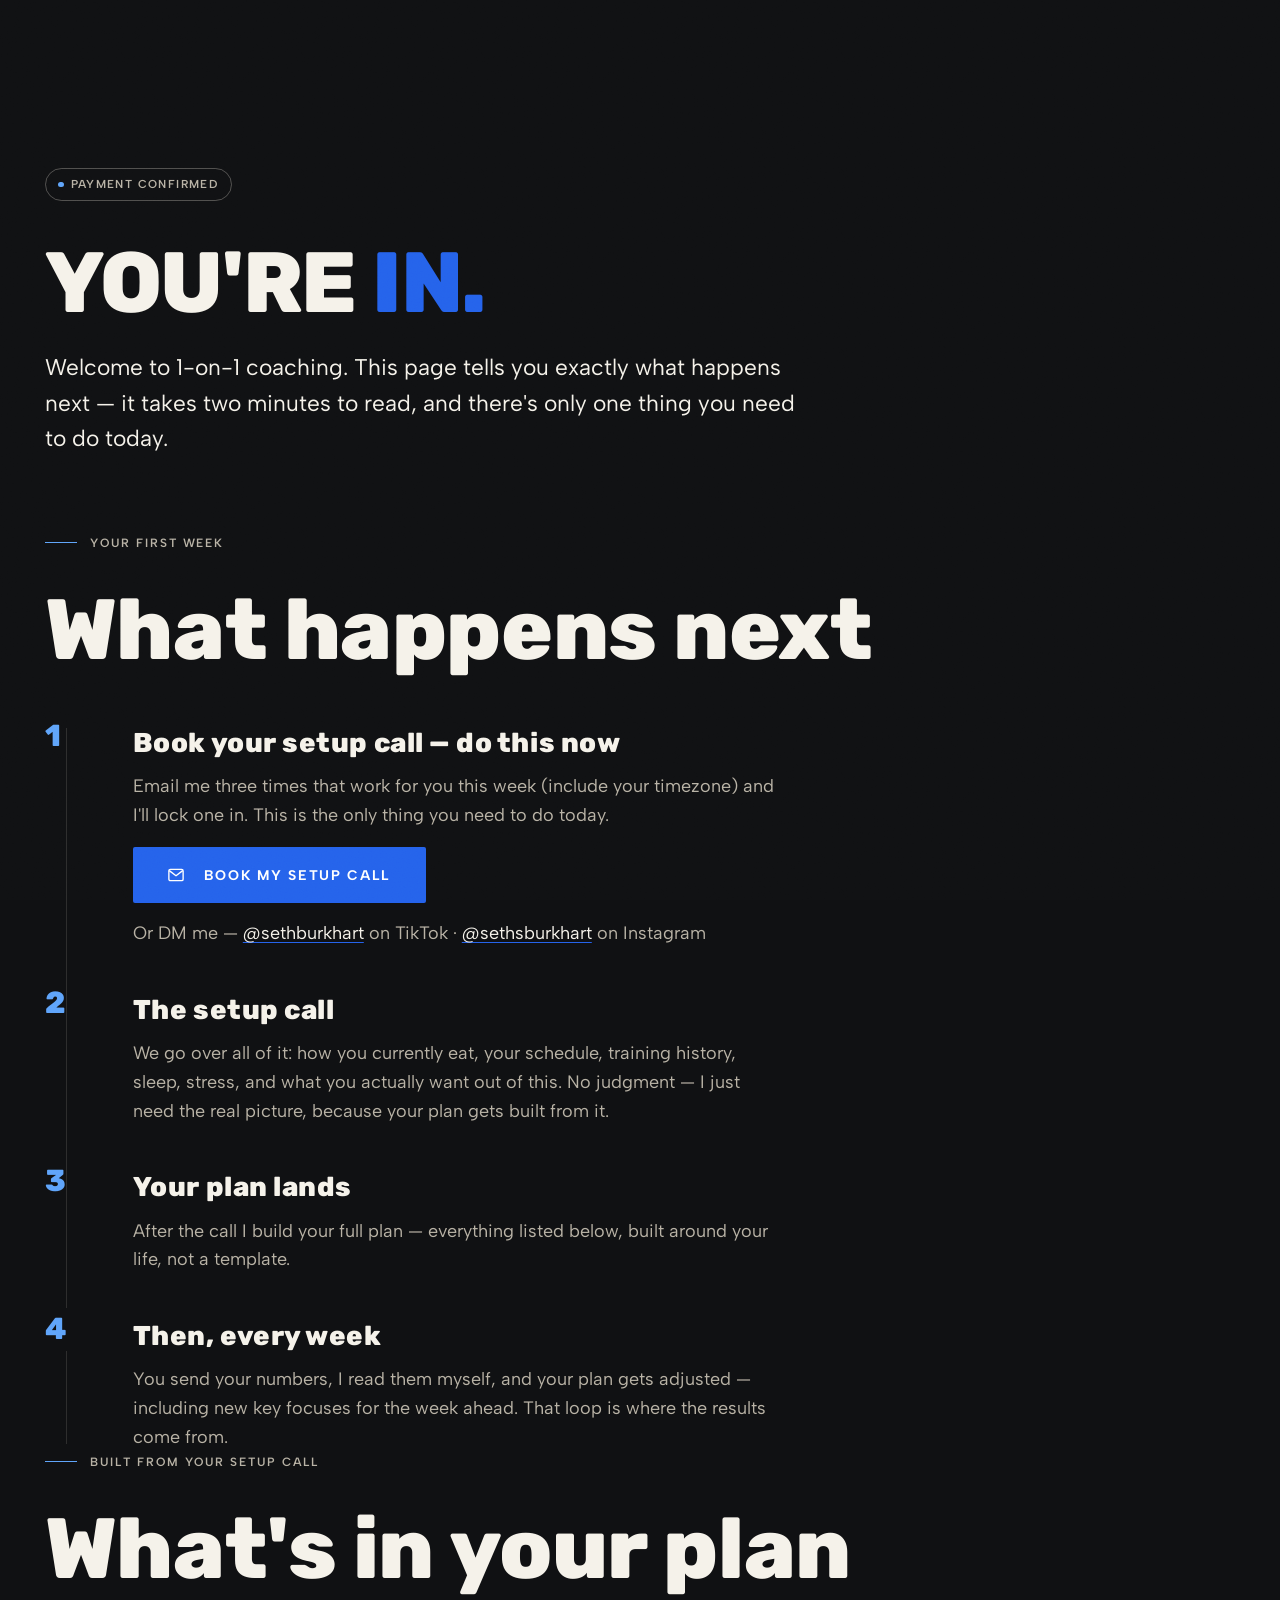
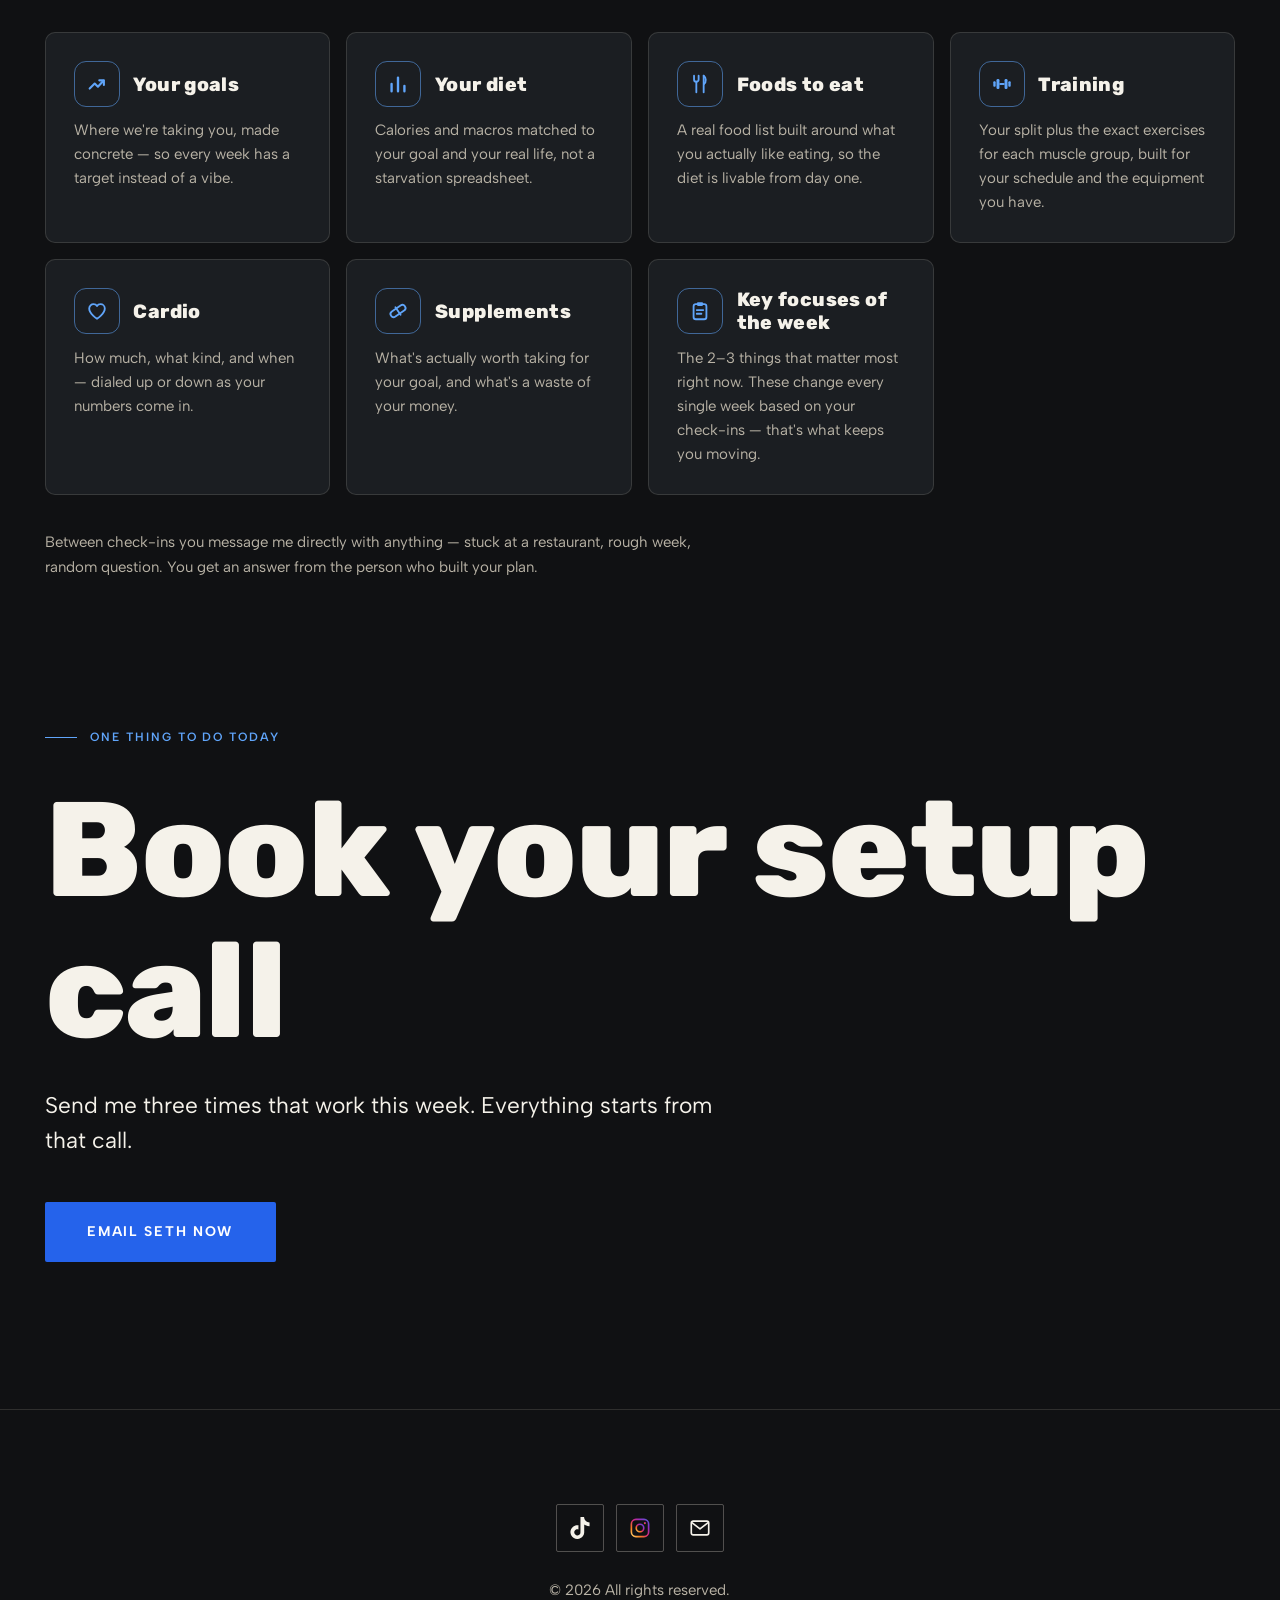
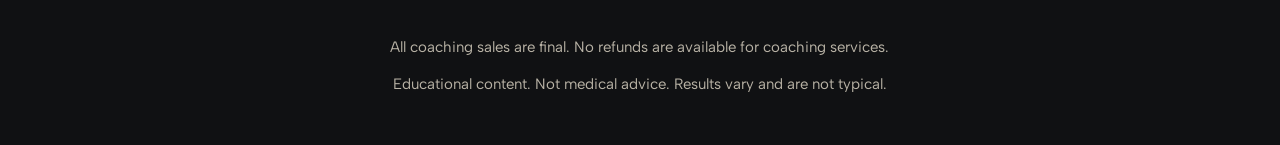
==== welcome/index.html @ 7b3d2d7f "Add post-purchase welcome page at /welcome Co-Authored-By: Claude Fable 5 <noreply@anthropic.com>" ====
<!DOCTYPE html>
<html lang="en">
<head>
  <meta charset="UTF-8">
  <meta name="viewport" content="width=device-width, initial-scale=1.0">
  <title>You're In · Seth Burkhart</title>
  <meta name="description" content="Welcome to 1-on-1 coaching with Seth Burkhart. Here's exactly what happens next.">
  <meta name="robots" content="noindex">
  <meta name="theme-color" content="#101113">

  <link rel="icon" href="data:image/svg+xml,%3Csvg xmlns='http://www.w3.org/2000/svg' viewBox='0 0 100 100'%3E%3Cdefs%3E%3ClinearGradient id='g' x1='0' y1='0' x2='0' y2='1'%3E%3Cstop offset='0' stop-color='%234E9CFF'/%3E%3Cstop offset='1' stop-color='%232563EB'/%3E%3C/linearGradient%3E%3C/defs%3E%3Crect width='100' height='100' rx='24' fill='url(%23g)'/%3E%3Ctext x='50' y='70' font-size='44' font-family='Arial Black,Arial,sans-serif' font-weight='900' fill='white' text-anchor='middle'%3ESB%3C/text%3E%3C/svg%3E">

  <link rel="preconnect" href="https://fonts.googleapis.com">
  <link rel="preconnect" href="https://fonts.gstatic.com" crossorigin>
  <link href="https://fonts.googleapis.com/css2?family=Rubik:wght@500;600;700;800&family=Albert+Sans:ital,wght@0,400;0,500;0,600;0,700;1,400&display=swap" rel="stylesheet">
  <link rel="stylesheet" href="../css/styles.css?v=2">

  <style>
    /* Page-specific: post-purchase welcome. Everything else comes from styles.css. */
    .welcome-hero {
      padding: clamp(7rem, 8vw + 4rem, 12rem) 0 clamp(4.5rem, 6vw, 7rem);
    }
    .welcome-title {
      font-family: var(--font-display);
      font-weight: 800;
      font-size: var(--display-1);
      line-height: 0.98;
      letter-spacing: -0.015em;
      text-transform: uppercase;
      color: var(--bone);
      margin: 1.4rem 0 1.6rem;
    }
    .welcome-title em { font-style: normal; color: var(--ember); }
    .welcome-hero .hero-sub { max-width: 34em; }
    .step-cta { margin-top: 1.1rem; display: flex; flex-wrap: wrap; align-items: center; gap: 1rem 1.4rem; }
    .step-alt { font-size: var(--text-sm); color: var(--bone-dim); }
    .step-alt a { color: var(--bone); text-decoration-color: var(--ember); text-underline-offset: 3px; }
    .plan-note { margin-top: 2.2rem; max-width: 44em; font-size: var(--text-sm); color: var(--bone-dim); }
  </style>
</head>
<body>

  <a class="skip-link" href="#main">Skip to content</a>

  <svg class="svg-defs" aria-hidden="true" focusable="false">
    <defs>
      <symbol id="icon-tiktok" viewBox="0 0 24 24">
        <path fill="currentColor" d="M12.53.02C13.84 0 15.14.01 16.44 0c.08 1.53.63 3.09 1.75 4.17 1.12 1.11 2.7 1.62 4.24 1.79v4.03c-1.44-.05-2.89-.35-4.2-.97-.57-.26-1.1-.59-1.62-.93-.01 2.92.01 5.84-.02 8.75-.08 1.4-.54 2.79-1.35 3.94-1.31 1.92-3.58 3.17-5.91 3.21-1.43.08-2.86-.31-4.08-1.03-2.02-1.19-3.44-3.37-3.65-5.71-.02-.5-.03-1-.01-1.49.18-1.9 1.12-3.72 2.58-4.96 1.66-1.44 3.98-2.13 6.15-1.72.02 1.48-.04 2.96-.04 4.44-.99-.32-2.15-.23-3.02.37-.63.41-1.11 1.04-1.36 1.75-.21.51-.15 1.07-.14 1.61.24 1.64 1.82 3.02 3.5 2.87 1.12-.01 2.19-.66 2.77-1.61.19-.33.4-.67.41-1.06.1-1.79.06-3.57.07-5.36.01-4.03-.01-8.05.02-12.07z"/>
      </symbol>
      <linearGradient id="ig-grad" x1="0" y1="1" x2="1" y2="0">
        <stop offset="0" stop-color="#FEDA75"/>
        <stop offset="0.25" stop-color="#FA7E1E"/>
        <stop offset="0.5" stop-color="#D62976"/>
        <stop offset="0.75" stop-color="#962FBF"/>
        <stop offset="1" stop-color="#4F5BD5"/>
      </linearGradient>
      <symbol id="icon-instagram-color" viewBox="0 0 24 24">
        <rect x="2.6" y="2.6" width="18.8" height="18.8" rx="5" fill="none" stroke="url(#ig-grad)" stroke-width="1.8"/>
        <circle cx="12" cy="12" r="4.1" fill="none" stroke="url(#ig-grad)" stroke-width="1.8"/>
        <circle cx="17.4" cy="6.6" r="1.2" fill="url(#ig-grad)"/>
      </symbol>
      <symbol id="icon-mail" viewBox="0 0 24 24">
        <rect x="2.5" y="4.5" width="19" height="15" rx="2" fill="none" stroke="currentColor" stroke-width="1.8"/>
        <path d="M3.5 6.5 12 13l8.5-6.5" fill="none" stroke="currentColor" stroke-width="1.8" stroke-linecap="round" stroke-linejoin="round"/>
      </symbol>
      <symbol id="ic-fork" viewBox="0 0 24 24">
        <path d="M5.5 3v4a2.5 2.5 0 0 0 5 0V3" fill="none" stroke="currentColor" stroke-width="2" stroke-linecap="round"/>
        <path d="M8 9.5V21" stroke="currentColor" stroke-width="2" stroke-linecap="round"/>
        <path d="M16 3v18" stroke="currentColor" stroke-width="2" stroke-linecap="round"/>
        <path d="M16 3c2.8 2 3.2 6.6.3 9.1" fill="none" stroke="currentColor" stroke-width="2" stroke-linecap="round"/>
      </symbol>
      <symbol id="ic-dumbbell" viewBox="0 0 24 24">
        <rect x="2.5" y="9" width="2.6" height="6" rx="1" fill="currentColor"/>
        <rect x="6" y="6.5" width="3.2" height="11" rx="1.3" fill="currentColor"/>
        <rect x="14.8" y="6.5" width="3.2" height="11" rx="1.3" fill="currentColor"/>
        <rect x="18.9" y="9" width="2.6" height="6" rx="1" fill="currentColor"/>
        <rect x="9" y="10.8" width="6" height="2.4" rx="1.2" fill="currentColor"/>
      </symbol>
      <symbol id="ic-clipboard" viewBox="0 0 24 24">
        <rect x="5" y="4.5" width="14" height="16.5" rx="2.5" fill="none" stroke="currentColor" stroke-width="2"/>
        <rect x="8.5" y="2.5" width="7" height="4" rx="1.5" fill="currentColor" stroke="none"/>
        <path d="M8.5 11h7M8.5 15h5" stroke="currentColor" stroke-width="2" stroke-linecap="round"/>
      </symbol>
      <symbol id="ic-chart" viewBox="0 0 24 24">
        <path d="M5 20V12M12 20V5M19 20v-6" stroke="currentColor" stroke-width="2.6" stroke-linecap="round"/>
      </symbol>
      <symbol id="ic-loop" viewBox="0 0 24 24">
        <path d="M19 12a7 7 0 1 1-2.05-4.95" fill="none" stroke="currentColor" stroke-width="2.2" stroke-linecap="round"/>
        <path d="M17.5 3v4.5H13" fill="none" stroke="currentColor" stroke-width="2.2" stroke-linecap="round" stroke-linejoin="round"/>
      </symbol>
      <symbol id="ic-trend" viewBox="0 0 24 24">
        <path d="M4 17l5.5-5.5 3.5 3.5L19 8.5" fill="none" stroke="currentColor" stroke-width="2.3" stroke-linecap="round" stroke-linejoin="round"/>
        <path d="M14.5 8h5v5" fill="none" stroke="currentColor" stroke-width="2.3" stroke-linecap="round" stroke-linejoin="round"/>
      </symbol>
      <symbol id="ic-heart" viewBox="0 0 24 24">
        <path d="M12 20.5S3.5 15.2 3.5 9.3C3.5 6.4 5.8 4.5 8.2 4.5c1.6 0 3 .8 3.8 2.1.8-1.3 2.2-2.1 3.8-2.1 2.4 0 4.7 1.9 4.7 4.8 0 5.9-8.5 11.2-8.5 11.2z" fill="none" stroke="currentColor" stroke-width="2" stroke-linejoin="round"/>
      </symbol>
      <symbol id="ic-pill" viewBox="0 0 24 24">
        <rect x="2.8" y="8.6" width="18.4" height="6.8" rx="3.4" fill="none" stroke="currentColor" stroke-width="2" transform="rotate(-35 12 12)"/>
        <path d="M9.2 7.9l5.6 8.2" stroke="currentColor" stroke-width="2" stroke-linecap="round"/>
      </symbol>
    </defs>
  </svg>

  <main id="main">

    <!-- ============ HERO ============ -->
    <section class="welcome-hero">
      <div class="container">
        <p class="hero-badge"><span class="dot" aria-hidden="true"></span>Payment confirmed</p>
        <h1 class="welcome-title">You're <em>in.</em></h1>
        <p class="hero-sub">Welcome to 1-on-1 coaching. This page tells you exactly what happens next — it takes two minutes to read, and there's only one thing you need to do today.</p>
      </div>
    </section>

    <!-- ============ WHAT HAPPENS NEXT ============ -->
    <section class="sec light" id="next">
      <div class="container">
        <header class="sec-head">
          <p class="kicker"><span class="kicker-bar" aria-hidden="true"></span>Your first week</p>
          <h2 class="sec-title">What happens next</h2>
        </header>
        <ol class="timeline">
          <li class="tl-item">
            <span class="tl-num" aria-hidden="true">1</span>
            <div class="tl-body">
              <h3>Book your setup call — do this now</h3>
              <p>Email me three times that work for you this week (include your timezone) and I'll lock one in. This is the only thing you need to do today.</p>
              <div class="step-cta">
                <a class="btn btn-primary" href="mailto:sethburkhartssb@gmail.com?subject=New%20client%20%E2%80%94%20setup%20call&body=Hey%20Seth%2C%20just%20signed%20up.%20Here%20are%20three%20times%20that%20work%20for%20my%20setup%20call%20(my%20timezone%3A%20___)%3A%0A%0A1.%0A2.%0A3.%0A%0AName%3A%20">
                  <svg width="18" height="18" aria-hidden="true" style="margin-right:.55rem"><use href="#icon-mail"/></svg>Book my setup call
                </a>
                <p class="step-alt">Or DM me — <a href="https://www.tiktok.com/@sethburkhart" target="_blank" rel="noopener">@sethburkhart</a> on TikTok · <a href="https://instagram.com/sethsburkhart" target="_blank" rel="noopener">@sethsburkhart</a> on Instagram</p>
              </div>
            </div>
          </li>
          <li class="tl-item">
            <span class="tl-num" aria-hidden="true">2</span>
            <div class="tl-body">
              <h3>The setup call</h3>
              <p>We go over all of it: how you currently eat, your schedule, training history, sleep, stress, and what you actually want out of this. No judgment — I just need the real picture, because your plan gets built from it.</p>
            </div>
          </li>
          <li class="tl-item">
            <span class="tl-num" aria-hidden="true">3</span>
            <div class="tl-body">
              <h3>Your plan lands</h3>
              <p>After the call I build your full plan — everything listed below, built around your life, not a template.</p>
            </div>
          </li>
          <li class="tl-item">
            <span class="tl-num" aria-hidden="true">4</span>
            <div class="tl-body">
              <h3>Then, every week</h3>
              <p>You send your numbers, I read them myself, and your plan gets adjusted — including new key focuses for the week ahead. That loop is where the results come from.</p>
            </div>
          </li>
        </ol>
      </div>
    </section>

    <!-- ============ WHAT'S IN YOUR PLAN ============ -->
    <section class="sec light" id="plan">
      <div class="container">
        <header class="sec-head">
          <p class="kicker"><span class="kicker-bar" aria-hidden="true"></span>Built from your setup call</p>
          <h2 class="sec-title">What's in your plan</h2>
        </header>
        <div class="get-grid">
          <div class="get-card">
            <div class="get-head">
              <span class="qa-ic qa-ic-1 qa-ic--sm" aria-hidden="true"><svg width="22" height="22"><use href="#ic-trend"/></svg></span>
              <h3>Your goals</h3>
            </div>
            <p>Where we're taking you, made concrete — so every week has a target instead of a vibe.</p>
          </div>
          <div class="get-card">
            <div class="get-head">
              <span class="qa-ic qa-ic-2 qa-ic--sm" aria-hidden="true"><svg width="22" height="22"><use href="#ic-chart"/></svg></span>
              <h3>Your diet</h3>
            </div>
            <p>Calories and macros matched to your goal and your real life, not a starvation spreadsheet.</p>
          </div>
          <div class="get-card">
            <div class="get-head">
              <span class="qa-ic qa-ic-3 qa-ic--sm" aria-hidden="true"><svg width="22" height="22"><use href="#ic-fork"/></svg></span>
              <h3>Foods to eat</h3>
            </div>
            <p>A real food list built around what you actually like eating, so the diet is livable from day one.</p>
          </div>
          <div class="get-card">
            <div class="get-head">
              <span class="qa-ic qa-ic-4 qa-ic--sm" aria-hidden="true"><svg width="22" height="22"><use href="#ic-dumbbell"/></svg></span>
              <h3>Training</h3>
            </div>
            <p>Your split plus the exact exercises for each muscle group, built for your schedule and the equipment you have.</p>
          </div>
          <div class="get-card">
            <div class="get-head">
              <span class="qa-ic qa-ic-5 qa-ic--sm" aria-hidden="true"><svg width="22" height="22"><use href="#ic-heart"/></svg></span>
              <h3>Cardio</h3>
            </div>
            <p>How much, what kind, and when — dialed up or down as your numbers come in.</p>
          </div>
          <div class="get-card">
            <div class="get-head">
              <span class="qa-ic qa-ic-1 qa-ic--sm" aria-hidden="true"><svg width="22" height="22"><use href="#ic-pill"/></svg></span>
              <h3>Supplements</h3>
            </div>
            <p>What's actually worth taking for your goal, and what's a waste of your money.</p>
          </div>
          <div class="get-card">
            <div class="get-head">
              <span class="qa-ic qa-ic-2 qa-ic--sm" aria-hidden="true"><svg width="22" height="22"><use href="#ic-clipboard"/></svg></span>
              <h3>Key focuses of the week</h3>
            </div>
            <p>The 2–3 things that matter most right now. These change every single week based on your check-ins — that's what keeps you moving.</p>
          </div>
        </div>
        <p class="plan-note">Between check-ins you message me directly with anything — stuck at a restaurant, rough week, random question. You get an answer from the person who built your plan.</p>
      </div>
    </section>

    <!-- ============ BOTTOM CTA ============ -->
    <section class="apply-band">
      <div class="container band-inner">
        <p class="kicker"><span class="kicker-bar" aria-hidden="true"></span>One thing to do today</p>
        <h2 class="band-title">Book your setup call</h2>
        <p class="band-sub">Send me three times that work this week. Everything starts from that call.</p>
        <div class="band-cta">
          <a class="btn btn-primary btn-lg" href="mailto:sethburkhartssb@gmail.com?subject=New%20client%20%E2%80%94%20setup%20call&body=Hey%20Seth%2C%20just%20signed%20up.%20Here%20are%20three%20times%20that%20work%20for%20my%20setup%20call%20(my%20timezone%3A%20___)%3A%0A%0A1.%0A2.%0A3.%0A%0AName%3A%20">Email Seth now</a>
        </div>
      </div>
    </section>

  </main>

  <!-- ============ FOOTER ============ -->
  <footer class="site-footer">
    <div class="container footer-stack">
      <div class="footer-socials">
        <a class="social-btn" href="https://www.tiktok.com/@sethburkhart" target="_blank" rel="noopener" aria-label="Seth on TikTok">
          <svg class="icon" width="22" height="22" aria-hidden="true"><use href="#icon-tiktok"/></svg>
        </a>
        <a class="social-btn" href="https://instagram.com/sethsburkhart" target="_blank" rel="noopener" aria-label="Seth on Instagram">
          <svg class="icon" width="22" height="22" aria-hidden="true"><use href="#icon-instagram-color"/></svg>
        </a>
        <a class="social-btn" href="mailto:sethburkhartssb@gmail.com" aria-label="Email Seth">
          <svg class="icon" width="22" height="22" aria-hidden="true"><use href="#icon-mail"/></svg>
        </a>
      </div>
      <p class="footer-copy">© 2026 All rights reserved.</p>
      <div class="footer-fine">
        <p>All coaching sales are final. No refunds are available for coaching services.</p>
        <p>Educational content. Not medical advice. Results vary and are not typical.</p>
      </div>
    </div>
  </footer>

</body>
</html>
---- css/styles.css ----
/* ==========================================================================
   AFTER DARK - full-bleed dark cinema for Seth Burkhart
   Palette: near-black #0E0F10 · bone #E6E1D6 · blue #2563eb
   Type: Anton (display) + Albert Sans (body)
   ========================================================================== */

/* ---------- Tokens ---------- */
:root {
  --black: #101113;
  --black-2: #16181B;
  --panel: #1B1E22;
  --field: #191B1F;
  --bone: #F5F2EA;
  --bone-dim: #B9B3A6;
  --ember: #2563eb;
  --ember-hot: #1D4ED8;
  --blue-bright: #60A5FA;
  --paper: #F7F5F0;
  --card: #FFFFFF;
  --ink: #14161A;
  --ink-muted: #545B64;
  --line-ink: rgba(20, 22, 26, 0.14);
  --line: rgba(230, 225, 214, 0.14);
  --line-strong: rgba(230, 225, 214, 0.3);

  --font-display: "Rubik", "Helvetica Neue", sans-serif;
  --font-body: "Albert Sans", "Helvetica Neue", sans-serif;

  /* Fluid type scale (~1.2 -> ~1.333) */
  --text-micro: 0.75rem;
  --text-sm: clamp(0.875rem, 0.85rem + 0.15vw, 0.9375rem);
  --text-body: clamp(1rem, 0.95rem + 0.25vw, 1.125rem);
  --text-lg: clamp(1.125rem, 1.02rem + 0.5vw, 1.4375rem);
  --display-hero: clamp(3.25rem, 9.5vw, 8.25rem);
  --display-1: clamp(2.5rem, 1.5rem + 4.8vw, 5.75rem);
  --display-2: clamp(1.375rem, 1.2rem + 0.9vw, 2rem);
  --display-stat: clamp(2.5rem, 1.8rem + 3vw, 4.25rem);

  /* Space scale - section rhythm varies on purpose */
  --sp-sect: clamp(6.5rem, 5rem + 9vw, 13rem);
  --sp-sect-tight: clamp(3.5rem, 3rem + 3vw, 5.5rem);
  --sp-head: clamp(2.75rem, 2rem + 4vw, 5.5rem);

  --grain: url("data:image/svg+xml,%3Csvg xmlns='http://www.w3.org/2000/svg' width='180' height='180'%3E%3Cfilter id='g'%3E%3CfeTurbulence type='fractalNoise' baseFrequency='0.8' numOctaves='2' stitchTiles='stitch'/%3E%3CfeColorMatrix type='saturate' values='0'/%3E%3C/filter%3E%3Crect width='180' height='180' filter='url(%23g)'/%3E%3C/svg%3E");
}

/* ---------- Reset ---------- */
*, *::before, *::after { box-sizing: border-box; }
* { margin: 0; }
html {
  scroll-behavior: smooth;
  overflow-x: clip;
  background: var(--black);
  overscroll-behavior-y: none;
}
body {
  background: var(--black);
  color: var(--bone);
  font-family: var(--font-body);
  font-size: var(--text-body);
  line-height: 1.7;
  -webkit-font-smoothing: antialiased;
  overflow-x: clip;
}
img { max-width: 100%; display: block; }
button { font: inherit; }

/* Film grain over everything */
body::after {
  content: "";
  position: fixed;
  inset: 0;
  background-image: var(--grain);
  background-size: 180px 180px;
  opacity: 0.055;
  mix-blend-mode: overlay;
  pointer-events: none;
  z-index: 2000;
}

::selection { background: var(--ember); color: var(--black); }

:focus-visible {
  outline: 2px solid var(--ember);
  outline-offset: 3px;
}

.svg-defs { position: absolute; width: 0; height: 0; overflow: hidden; }

.skip-link {
  position: fixed;
  top: -100%;
  left: 1rem;
  z-index: 3000;
  padding: 0.9rem 1.4rem;
  background: var(--ember);
  color: var(--black);
  font-weight: 700;
  text-decoration: none;
}
.skip-link:focus-visible { top: 1rem; }

/* ---------- Layout primitives ---------- */
.container {
  width: min(1400px, 100% - clamp(2.5rem, 7vw, 6.5rem));
  margin-inline: auto;
}

/* ---------- Editorial furniture ---------- */
.kicker {
  display: flex;
  align-items: center;
  gap: 0.85rem;
  font-size: var(--text-micro);
  font-weight: 600;
  letter-spacing: 0.16em;
  text-transform: uppercase;
  color: var(--blue-bright);
}
.kicker-bar {
  width: 2rem;
  height: 1px;
  background: var(--blue-bright);
  flex: none;
}
.kicker-dark { color: var(--black); }
.kicker-dark .kicker-bar { background: var(--black); }

h1, h2, h3 { font-weight: 800; }

.sec-title {
  font-family: var(--font-display);
  font-size: var(--display-1);
  line-height: 1.05;
  letter-spacing: -0.005em;
  text-transform: none;
  color: var(--bone);
  max-width: 14em;
  margin-top: clamp(1.25rem, 2.5vw, 2rem);
}
.sec-sub {
  max-width: 34em;
  margin-top: clamp(1.25rem, 2vw, 1.75rem);
  color: var(--bone-dim);
  font-size: var(--text-lg);
  line-height: 1.6;
}
.sec-head { position: relative; z-index: 1; }

/* Ghost section numerals - pseudo-element so they stay pure decoration */
.sec {
  position: relative;
  overflow: clip;
  background: var(--black);
}
.sec[data-num]::before {
  content: attr(data-num);
  position: absolute;
  top: clamp(0.5rem, 2vw, 2rem);
  right: -0.04em;
  font-family: var(--font-display);
  font-size: clamp(9rem, 24vw, 22rem);
  line-height: 0.8;
  color: transparent;
  -webkit-text-stroke: 1.5px rgba(245, 242, 234, 0.09);
  pointer-events: none;
  z-index: 0;
}
.sec-get[data-num]::before, .sec-steps[data-num]::before { right: auto; left: -0.04em; opacity: 0.85; }
.sec-about[data-num]::before { top: auto; bottom: clamp(0.5rem, 2vw, 2rem); }
/* At phone widths the bottom-anchored 04 collides with 05 at the section seam */
@media (max-width: 480px) {
  .sec-about[data-num]::before { top: clamp(0.5rem, 2vw, 2rem); bottom: auto; }
}

/* ---------- Buttons ---------- */
.btn {
  display: inline-flex;
  align-items: center;
  justify-content: center;
  gap: 0.6rem;
  min-height: 56px;
  padding: 0.5rem 2.1rem;
  font-family: var(--font-body);
  font-size: 0.875rem;
  font-weight: 700;
  letter-spacing: 0.12em;
  text-transform: uppercase;
  text-decoration: none;
  color: var(--bone);
  background: transparent;
  border: 1px solid transparent;
  border-radius: 2px;
  cursor: pointer;
  transition: background-color 0.18s ease-out, border-color 0.18s ease-out,
    color 0.18s ease-out, transform 0.18s ease-out;
}
.btn:active { transform: scale(0.97); }
.btn-primary { background: var(--ember); color: #fff; }
.btn-primary:hover { background: var(--ember-hot); }
.btn-ghost { border-color: var(--line-strong); color: var(--bone); }
.btn-ghost:hover { border-color: var(--bone); background: rgba(230, 225, 214, 0.06); }
.btn-dark { background: var(--black); color: var(--bone); }
.btn-dark:hover { background: var(--black-2); }
.btn-sm { min-height: 44px; padding: 0.25rem 1.4rem; }
.btn-lg { min-height: 60px; padding: 0.5rem 2.6rem; }
.btn-block { width: 100%; }
.btn[aria-disabled="true"] {
  background: transparent;
  border: 1px solid var(--line-strong);
  color: var(--bone-dim);
  opacity: 0.75;
  cursor: not-allowed;
}

/* ---------- Header ---------- */
.site-header {
  position: fixed;
  top: 0;
  left: 0;
  right: 0;
  z-index: 100;
  transition: background-color 0.25s ease-out, border-color 0.25s ease-out;
  border-bottom: 1px solid transparent;
}
.site-header.is-scrolled {
  background: rgba(16, 17, 19, 0.82);
  backdrop-filter: blur(12px);
  -webkit-backdrop-filter: blur(12px);
  border-bottom-color: var(--line);
}
.header-inner {
  width: min(1400px, 100% - clamp(2.5rem, 7vw, 6.5rem));
  margin-inline: auto;
  display: flex;
  align-items: center;
  justify-content: flex-end;
  padding-block: 0.9rem;
}
.brand {
  display: inline-flex;
  align-items: center;
  gap: 0.7rem;
  min-height: 44px;
  font-family: var(--font-display);
  font-size: 1.2rem;
  letter-spacing: 0.04em;
  text-transform: none;
  color: var(--bone);
  text-decoration: none;
}
.keep-case { text-transform: none; }
.brand-mark {
  width: 0.7rem;
  height: 0.7rem;
  background: var(--ember);
  flex: none;
}

/* ---------- Hero ---------- */
.hero {
  position: relative;
  display: flex;
  align-items: flex-start;
  background: var(--black);
  overflow: clip;
}
.hero-media {
  position: absolute;
  inset: 0;
  background: var(--black);
  isolation: isolate;
}
.hero-media img {
  width: 100%;
  height: 100%;
  object-fit: cover;
  object-position: 35% 28%;
  filter: saturate(1.06) contrast(1.05) brightness(1.02);
  /* mirrored so the coach reads right-of-center, under the open field */
  transform: scale(-1.05, 1.05);
  animation: hero-settle 2.4s cubic-bezier(0.22, 1, 0.36, 1) forwards;
}
.hero-scrim {
  position: absolute;
  inset: 0;
  background:
    linear-gradient(to top, rgba(16, 17, 19, 0.95) 3%, rgba(16, 17, 19, 0.5) 34%, rgba(16, 17, 19, 0.12) 62%, rgba(16, 17, 19, 0.4) 100%),
    linear-gradient(100deg, rgba(16, 17, 19, 0.78) 8%, rgba(16, 17, 19, 0.22) 52%, rgba(16, 17, 19, 0) 78%);
}
@keyframes hero-settle {
  to { transform: scale(-1, 1); }
}
.hero-inner {
  position: relative;
  z-index: 1;
  padding-top: clamp(5.5rem, 9vh, 7rem);
  padding-bottom: clamp(2.5rem, 6vh, 4.5rem);
}
.hero-title {
  margin-top: clamp(1.1rem, 2.5vh, 2rem);
  font-family: var(--font-display);
  font-size: var(--display-hero);
  line-height: 1.04;
  letter-spacing: -0.005em;
  color: var(--bone);
  max-width: 9.5em;
}
.hero-title .w {
  display: inline-block;
  overflow: hidden;
  vertical-align: bottom;
  padding-bottom: 0.04em;
  margin-bottom: -0.04em;
}
.hero-title .w > span {
  display: inline-block;
  transform: translateY(112%);
  animation: word-up 0.85s cubic-bezier(0.22, 1, 0.36, 1) forwards;
  animation-delay: calc(180ms + var(--i) * 95ms);
}
.hero-title .w-ember > span { color: var(--blue-bright); }
@keyframes word-up {
  to { transform: translateY(0); }
}
.hero-foot {
  display: grid;
  grid-template-columns: minmax(0, 6fr) minmax(0, 4fr);
  gap: clamp(2rem, 4vw, 4rem);
  align-items: end;
  margin-top: clamp(1.75rem, 4vh, 3rem);
}
.hero-sub {
  max-width: 30em;
  font-size: var(--text-lg);
  line-height: 1.55;
  color: var(--bone);
}
.hero-ctas {
  display: flex;
  flex-wrap: wrap;
  gap: 0.9rem;
  margin-top: clamp(1.5rem, 3vh, 2.25rem);
}
.hero-meta {
  display: grid;
  gap: 0.9rem;
  justify-self: end;
  border-left: 1px solid var(--line);
  padding-left: clamp(1.25rem, 2vw, 2rem);
  min-width: 15rem;
}
.hero-meta dt {
  font-size: var(--text-micro);
  font-weight: 600;
  letter-spacing: 0.14em;
  text-transform: uppercase;
  color: var(--bone-dim);
}
.hero-meta dd {
  margin: 0.1rem 0 0;
  font-size: var(--text-sm);
  font-weight: 600;
  color: var(--bone);
}
.hero-side {
  position: absolute;
  z-index: 1;
  top: 50%;
  right: clamp(1rem, 2.2vw, 2.4rem);
  transform: translateY(-50%) rotate(180deg);
  writing-mode: vertical-rl;
  font-size: var(--text-micro);
  font-weight: 600;
  letter-spacing: 0.3em;
  text-transform: uppercase;
  color: var(--bone-dim);
}

/* ---------- Stat strip ---------- */
.stats {
  background: var(--black);
  border-top: 1px solid var(--line);
  border-bottom: 1px solid var(--line);
  padding-block: var(--sp-sect-tight);
}
.stats-grid {
  display: grid;
  grid-template-columns: minmax(0, 3fr) minmax(0, 9fr);
  gap: clamp(1.5rem, 3vw, 3rem);
  align-items: start;
}
.stats-note {
  font-size: var(--text-micro);
  font-weight: 600;
  letter-spacing: 0.16em;
  text-transform: uppercase;
  color: var(--ember);
  line-height: 1.9;
}
.stats-list {
  display: grid;
  grid-template-columns: repeat(4, minmax(0, 1fr));
}
.stat {
  display: flex;
  flex-direction: column;
  padding-inline: clamp(1rem, 2vw, 2rem);
  border-left: 1px solid var(--line);
}
/* dt comes first in source for conforming <dl> markup; number still renders on top */
.stat dd { order: 1; }
.stat dt { order: 2; }
.stat dd {
  margin: 0;
  font-family: var(--font-display);
  font-size: var(--display-stat);
  line-height: 1;
  letter-spacing: -0.005em;
  font-variant-numeric: tabular-nums;
  color: var(--bone);
}
.stat dt {
  margin-top: 0.5rem;
  font-size: var(--text-micro);
  font-weight: 600;
  letter-spacing: 0.14em;
  text-transform: uppercase;
  color: var(--bone-dim);
}
.stats-fine {
  margin-top: clamp(1.75rem, 3vw, 2.5rem);
  max-width: 44em;
  font-size: var(--text-sm);
  color: var(--bone-dim);
}

/* ---------- 01 Why ---------- */
.sec-why { padding-block: var(--sp-sect) var(--sp-sect); }
.why-list {
  list-style: none;
  padding: 0;
  margin-top: var(--sp-head);
  display: grid;
  gap: 0;
  position: relative;
  z-index: 1;
}
.why-item {
  display: grid;
  grid-template-columns: minmax(0, 4fr) minmax(0, 8fr);
  gap: clamp(1rem, 3vw, 3rem);
  padding-block: clamp(1.75rem, 3.5vw, 3rem);
  border-top: 1px solid var(--line);
}
.why-item:last-child { border-bottom: 1px solid var(--line); }
.why-num {
  font-family: var(--font-display);
  font-size: clamp(2.5rem, 2rem + 2.5vw, 4.5rem);
  line-height: 1;
  color: var(--ember);
  justify-self: start;
}
.why-body h3 {
  font-family: var(--font-display);
  font-size: var(--display-2);
  letter-spacing: 0.01em;
  line-height: 1.1;
  color: var(--bone);
}
.why-body p {
  margin-top: 0.9rem;
  max-width: 34em;
  color: var(--bone-dim);
}
.why-pull {
  margin-top: var(--sp-head);
  margin-left: auto;
  max-width: 16em;
  font-family: var(--font-body);
  font-style: italic;
  font-weight: 500;
  font-size: clamp(1.4rem, 1.15rem + 1.4vw, 2.35rem);
  line-height: 1.35;
  color: var(--bone);
  text-align: right;
  position: relative;
  z-index: 1;
}

/* ---------- 02 Method ---------- */
.sec-method { padding-block: var(--sp-sect); background: var(--black-2); }
.sec-method .sec-head { margin-left: auto; max-width: 44rem; }
.method-rows {
  margin-top: var(--sp-head);
  position: relative;
  z-index: 1;
}
.method-row {
  display: grid;
  grid-template-columns: minmax(0, 4fr) minmax(0, 8fr);
  gap: clamp(1rem, 3vw, 3rem);
  align-items: baseline;
  padding-block: clamp(2rem, 4vw, 3.5rem);
  border-top: 1px solid var(--line);
}
.method-row:last-child { border-bottom: 1px solid var(--line); }
.method-when {
  font-family: var(--font-display);
  font-size: clamp(1.5rem, 1.2rem + 1.8vw, 3rem);
  line-height: 1;
  letter-spacing: 0.01em;
  color: var(--bone);
}
.method-body h3 {
  font-size: var(--text-micro);
  font-weight: 600;
  letter-spacing: 0.16em;
  text-transform: uppercase;
  color: var(--ember);
}
.method-body p {
  margin-top: 0.8rem;
  max-width: 36em;
  color: var(--bone-dim);
  font-size: var(--text-lg);
  line-height: 1.6;
}

/* ---------- 03 Honest ---------- */
.sec-honest { padding-block: var(--sp-sect) var(--sp-sect-tight); }
.honest-rows {
  margin-top: var(--sp-head);
  margin-left: auto;
  width: min(100%, 58rem);
  position: relative;
  z-index: 1;
}
.honest-row {
  display: grid;
  grid-template-columns: minmax(0, 5fr) minmax(0, 7fr);
  gap: clamp(1rem, 2.5vw, 2.5rem);
  padding-block: clamp(1.75rem, 3vw, 2.75rem);
  border-top: 1px solid var(--line);
}
.honest-row:last-child { border-bottom: 1px solid var(--line); }
.honest-row h3 {
  font-family: var(--font-display);
  font-size: var(--display-2);
  line-height: 1.1;
  letter-spacing: 0.01em;
  color: var(--bone);
}
.honest-row p { color: var(--bone-dim); }

/* ---------- Proof (gated) ---------- */
.sec-proof { padding-block: var(--sp-sect); background: var(--black-2); }
.cs-list { margin-top: var(--sp-head); display: grid; gap: clamp(2rem, 4vw, 3.5rem); }
.case-study {
  display: grid;
  grid-template-columns: minmax(0, 4fr) minmax(0, 8fr);
  gap: clamp(1.5rem, 3vw, 3rem);
  padding: clamp(1.75rem, 3vw, 3rem);
  border: 1px solid var(--line);
  background: var(--black);
}
.cs-monogram {
  display: grid;
  place-items: center;
  aspect-ratio: 1;
  max-width: 16rem;
  font-family: var(--font-display);
  font-size: clamp(3rem, 6vw, 5rem);
  color: var(--ember);
  border: 1px solid var(--line);
}
.ba-pair { display: grid; grid-template-columns: 1fr 1fr; gap: 0.75rem; }
.ba-fig { margin: 0; }
.ba-fig img { width: 100%; height: auto; filter: grayscale(1) contrast(1.05); }
.ba-label {
  margin-top: 0.5rem;
  font-size: var(--text-micro);
  font-weight: 600;
  letter-spacing: 0.14em;
  text-transform: uppercase;
  color: var(--bone-dim);
}
.ba-label-after { color: var(--ember); }
.sample-flag {
  display: inline-block;
  margin-bottom: 1rem;
  padding: 0.35rem 0.7rem;
  font-size: var(--text-micro);
  font-weight: 600;
  letter-spacing: 0.1em;
  text-transform: uppercase;
  color: var(--black);
  background: var(--ember);
}
.cs-name {
  font-size: var(--text-sm);
  font-weight: 700;
  letter-spacing: 0.08em;
  text-transform: uppercase;
  color: var(--bone);
}
.cs-time { margin-left: 0.9rem; color: var(--bone-dim); font-weight: 500; }
.cs-headline {
  margin-top: 0.75rem;
  font-family: var(--font-display);
  font-size: var(--display-2);
  line-height: 1.1;
  color: var(--bone);
}
.cs-stats { display: flex; flex-wrap: wrap; gap: 2rem; margin-top: 1.25rem; }
.cs-stat b {
  display: block;
  font-family: var(--font-display);
  font-weight: 400;
  font-size: clamp(1.5rem, 2.5vw, 2.25rem);
  color: var(--ember);
  font-variant-numeric: tabular-nums;
}
.cs-stat span {
  font-size: var(--text-micro);
  font-weight: 600;
  letter-spacing: 0.12em;
  text-transform: uppercase;
  color: var(--bone-dim);
}
.cs-story { margin-top: 1.25rem; max-width: 38em; }
.cs-story p { margin-top: 0.8rem; color: var(--bone-dim); }
.cs-quote {
  margin: 1.5rem 0 0;
  padding-left: 1.25rem;
  border-left: 2px solid var(--ember);
  font-size: var(--text-lg);
  font-style: italic;
  color: var(--bone);
}

/* ---------- 04 About ---------- */
.sec-about { padding-block: var(--sp-sect); }
.about-grid {
  display: grid;
  grid-template-columns: 1fr;
  align-items: center;
  position: relative;
  z-index: 1;
}
.about-photo {
  margin: 0;
  margin-left: calc((100vw - min(1400px, 100vw - clamp(2.5rem, 7vw, 6.5rem))) / -2); /* edge bleed left */
}
.photo-frame { position: relative; }
.duo {
  isolation: isolate;
  overflow: hidden;
}
.duo img {
  width: 100%;
  height: 100%;
  object-fit: cover;
  transition: transform 0.6s cubic-bezier(0.22, 1, 0.36, 1);
}
.about-photo .duo { aspect-ratio: 4 / 5; }
.about-photo .duo img { object-position: 30% 20%; }
.about-photo:hover .duo img { transform: scale(1.025); }
.about-body { margin-top: clamp(1.5rem, 3vw, 2.25rem); max-width: 34em; }
.about-body p { margin-top: 1.1rem; color: var(--bone-dim); }
.about-body p:first-child { margin-top: 0; color: var(--bone); font-size: var(--text-lg); line-height: 1.6; }
.contact-row {
  display: flex;
  flex-wrap: wrap;
  gap: 0.75rem;
  margin-top: clamp(1.75rem, 3vw, 2.5rem);
}
.contact-chip {
  display: inline-flex;
  align-items: center;
  gap: 0.6rem;
  min-height: 44px;
  padding: 0.4rem 1.1rem;
  border: 1px solid var(--line-strong);
  border-radius: 2px;
  color: var(--bone);
  font-size: var(--text-sm);
  font-weight: 600;
  text-decoration: none;
  transition: border-color 0.18s ease-out, background-color 0.18s ease-out, color 0.18s ease-out;
}
.contact-chip:hover { border-color: var(--ember); color: var(--ember); }
.contact-chip .icon { flex: none; }

/* ---------- 05 Answers ---------- */
.sec-answers { padding-block: var(--sp-sect-tight) var(--sp-sect); background: var(--black); }
.qa-list {
  margin-top: var(--sp-head);
  position: relative;
  z-index: 1;
}
.qa-row {
  display: grid;
  grid-template-columns: minmax(0, 5fr) minmax(0, 7fr);
  gap: clamp(1rem, 2.5vw, 2.5rem);
  padding-block: clamp(1.6rem, 2.8vw, 2.5rem);
  border-top: 1px solid var(--line);
}
.qa-row:last-child { border-bottom: 1px solid var(--line); }
.qa-row h3 {
  font-size: var(--text-lg);
  font-weight: 700;
  line-height: 1.35;
  color: var(--bone);
  max-width: 18em;
}
.qa-row p { color: var(--bone-dim); max-width: 38em; }

/* ---------- Ways in ---------- */
.sec-ways { padding-block: var(--sp-sect-tight) var(--sp-sect); }
.ways-grid {
  display: grid;
  grid-template-columns: minmax(0, 7fr) minmax(0, 5fr);
  gap: clamp(1.25rem, 2.5vw, 2rem);
  margin-top: var(--sp-head);
  align-items: stretch;
  position: relative;
  z-index: 1;
}
.ways-side { display: grid; gap: clamp(1.25rem, 2.5vw, 2rem); align-content: stretch; }
.offer-card {
  display: flex;
  flex-direction: column;
  padding: clamp(1.75rem, 3vw, 3rem);
  border: 1px solid var(--line);
  background: var(--panel);
}
.offer-featured {
  border-color: rgba(37, 99, 235, 0.5);
  border-top: 3px solid var(--ember);
  background: var(--black-2);
  justify-content: flex-start;
}
.offer-tag {
  font-size: var(--text-micro);
  font-weight: 600;
  letter-spacing: 0.16em;
  text-transform: uppercase;
  color: var(--ember);
}
.offer-name {
  margin-top: 0.9rem;
  font-family: var(--font-display);
  font-size: var(--display-2);
  line-height: 1.05;
  letter-spacing: 0.01em;
  color: var(--bone);
}
.offer-featured .offer-name { font-size: clamp(2.25rem, 1.6rem + 2.6vw, 4rem); }
.offer-featured .offer-desc { font-size: var(--text-lg); line-height: 1.6; }
.offer-desc { margin-top: 1rem; color: var(--bone-dim); max-width: 32em; }
.offer-list {
  list-style: none;
  padding: 0;
  margin: 1.5rem 0 0;
  display: grid;
}
.offer-list li {
  position: relative;
  padding: 0.95rem 0 0.95rem 1.6rem;
  border-top: 1px solid var(--line);
  color: var(--bone);
  font-size: var(--text-lg);
  line-height: 1.5;
}
.offer-list li:last-child { border-bottom: 1px solid var(--line); }
.offer-list li::before {
  content: "";
  position: absolute;
  left: 0;
  top: 1.7em;
  width: 0.85rem;
  height: 1px;
  background: var(--ember);
}
.offer-price {
  margin-top: auto;
  padding-top: 1.75rem;
  font-family: var(--font-display);
  font-size: clamp(1.35rem, 1.2rem + 0.8vw, 1.9rem);
  letter-spacing: 0.01em;
  color: var(--bone);
  font-variant-numeric: tabular-nums;
}
.offer-price small { font-family: var(--font-body); font-size: 0.9rem; font-weight: 600; color: var(--bone-dim); }
.offer-card .btn { margin-top: 1.1rem; }
.offer-note {
  margin-top: 1rem;
  padding-top: 1rem;
  border-top: 1px solid var(--line);
  font-size: var(--text-sm);
  color: var(--bone-dim);
}
.offer-card.is-soon .offer-price { color: var(--bone-dim); }
.soon-note {
  margin-top: 0.8rem;
  font-size: var(--text-sm);
  color: var(--bone-dim);
}

/* ---------- Biohackr - the one loud blue moment ---------- */
.biohackr {
  background:
    radial-gradient(120% 170% at 88% 10%, rgba(29, 78, 216, 0.9) 0%, rgba(29, 78, 216, 0) 55%),
    var(--ember);
  color: #fff;
  padding-block: clamp(4.5rem, 4rem + 5vw, 8rem);
  border-block: 1px solid rgba(255, 255, 255, 0.22);
}
.bh-grid {
  display: grid;
  grid-template-columns: minmax(0, 7fr) minmax(0, 5fr);
  gap: clamp(2.5rem, 5vw, 5rem);
  align-items: center;
}
.kicker-onblue { color: rgba(255, 255, 255, 0.9); }
.kicker-onblue .kicker-bar { background: rgba(255, 255, 255, 0.9); }
.bh-title {
  margin-top: clamp(1.1rem, 2vw, 1.75rem);
  font-family: var(--font-display);
  font-size: clamp(2.5rem, 1.6rem + 4.5vw, 5.75rem);
  line-height: 1.05;
  letter-spacing: -0.005em;
  color: #fff;
  max-width: 8em;
}
.bh-sub {
  margin-top: 1.25rem;
  max-width: 28em;
  color: rgba(255, 255, 255, 0.92);
  font-weight: 500;
  font-size: var(--text-lg);
  line-height: 1.55;
}
.bh-copy .btn-dark { margin-top: clamp(1.5rem, 2.5vw, 2.25rem); }
.bh-disclosure {
  margin-top: 0.9rem;
  font-size: var(--text-sm);
  font-weight: 500;
  color: rgba(255, 255, 255, 0.88);
}

/* The voucher: the code itself is the tap-to-copy object */
.bh-voucher {
  justify-self: end;
  display: grid;
  justify-items: center;
  width: min(100%, 23rem);
  padding: clamp(1.9rem, 3.2vw, 2.75rem) clamp(1.5rem, 3vw, 2.5rem);
  background: #fff;
  border: 0;
  border-radius: 10px;
  cursor: pointer;
  position: relative;
  transition: transform 0.18s ease-out;
}
.bh-voucher:hover { transform: translateY(-2px) rotate(-0.4deg); }
.bh-voucher:active { transform: scale(0.98); }
.voucher-label {
  font-family: var(--font-body);
  font-size: 0.7rem;
  font-weight: 600;
  letter-spacing: 0.26em;
  text-transform: uppercase;
  color: var(--ember-hot);
}
.voucher-code {
  margin-top: 0.55rem;
  font-family: var(--font-display);
  font-size: clamp(3.5rem, 6.5vw, 5.5rem);
  line-height: 1.05;
  letter-spacing: 0.05em;
  color: var(--ember-hot);
}
.voucher-rule {
  width: 100%;
  border-top: 2px dashed rgba(29, 78, 216, 0.3);
  margin-block: 1.1rem 0.9rem;
}
.voucher-hint {
  display: inline-flex;
  align-items: center;
  gap: 0.5em;
  font-family: var(--font-body);
  font-size: 0.72rem;
  font-weight: 600;
  letter-spacing: 0.14em;
  text-transform: uppercase;
  color: var(--ember-hot);
}
.copy-ic { flex: none; }
@media (max-width: 900px) {
  .bh-voucher { justify-self: stretch; width: 100%; }
}

/* ---------- Apply band ---------- */
.apply-band {
  position: relative;
  min-height: min(92svh, 60rem);
  display: flex;
  align-items: center;
  background: var(--black);
  overflow: clip;
}
.band-media {
  position: absolute;
  inset: 0;
  background: var(--black);
  isolation: isolate;
}
.band-media img {
  width: 100%;
  height: 100%;
  object-fit: cover;
  object-position: 50% 96%; /* low detail crop: plates + platform, reads as a new frame */
  transform: scale(1.35);
  transform-origin: 50% 90%;
  filter: saturate(1.05) contrast(1.08) brightness(0.7);
}
.band-scrim {
  position: absolute;
  inset: 0;
  background:
    linear-gradient(to bottom, rgba(16, 17, 19, 0.9) 0%, rgba(16, 17, 19, 0.45) 40%, rgba(16, 17, 19, 0.82) 100%),
    linear-gradient(100deg, rgba(16, 17, 19, 0.7) 0%, rgba(16, 17, 19, 0.1) 70%);
}
.band-inner {
  position: relative;
  z-index: 1;
  padding-block: clamp(6rem, 12vh, 9rem);
}
.band-title {
  margin-top: clamp(1.25rem, 2.5vw, 2rem);
  font-family: var(--font-display);
  font-size: clamp(3.25rem, 2rem + 8vw, 9rem);
  line-height: 1.05;
  letter-spacing: -0.005em;
  color: var(--bone);
}
.band-sub {
  margin-top: clamp(1.25rem, 2vw, 1.75rem);
  max-width: 30em;
  font-size: var(--text-lg);
  line-height: 1.55;
  color: var(--bone);
}
.band-cta { margin-top: clamp(1.75rem, 3.5vw, 2.75rem); }

/* ---------- Footer ---------- */
.site-footer {
  border-top: 1px solid var(--line);
  background: var(--black);
  padding-block: clamp(3.5rem, 6vw, 5.5rem) clamp(2rem, 4vw, 3rem);
}
.footer-stack {
  display: grid;
  justify-items: center;
  text-align: center;
  gap: 0.4rem;
}
.footer-stack .footer-socials { margin-top: 1.1rem; }
.footer-copy {
  margin-top: 1.2rem;
  font-size: var(--text-sm);
  color: var(--bone-dim);
}
.footer-stack .footer-fine {
  margin-top: 1.6rem;
  justify-items: center;
}
.footer-stack .footer-fine p { margin-inline: auto; }
.footer-name {
  font-family: var(--font-display);
  font-size: clamp(1.75rem, 1.4rem + 1.5vw, 2.75rem);
  line-height: 1;
  letter-spacing: 0.02em;
  color: var(--bone);
}
.footer-tag {
  margin-top: 0.6rem;
  font-size: var(--text-micro);
  font-weight: 600;
  letter-spacing: 0.16em;
  text-transform: uppercase;
  color: var(--blue-bright);
}
.footer-contact { display: grid; gap: 1rem; justify-items: start; }
.footer-socials { display: flex; gap: 0.75rem; }
.social-btn {
  display: grid;
  place-items: center;
  width: 48px;
  height: 48px;
  border: 1px solid var(--line-strong);
  border-radius: 2px;
  color: var(--bone);
  transition: border-color 0.18s ease-out, color 0.18s ease-out;
}
.social-btn:hover { border-color: var(--line-strong); }
.footer-fine { display: grid; gap: 0.7rem; }
.footer-fine p { font-size: var(--text-sm); color: var(--bone-dim); max-width: 44em; }
.footer-fine a {
  color: var(--bone);
  text-decoration: none;
  position: relative;
}
.footer-fine a::after {
  content: "";
  position: absolute;
  left: 0;
  bottom: -2px;
  width: 100%;
  height: 1px;
  background: var(--ember);
  transform-origin: left;
  transition: transform 0.2s ease-out;
}
.footer-fine a:hover::after { transform: scaleX(0.4); }

/* ---------- Apply modal + form ---------- */
.apply-modal {
  width: min(680px, calc(100vw - 2rem));
  max-height: min(86dvh, 60rem);
  border: 1px solid var(--line-strong);
  border-top: 3px solid var(--ember);
  background: var(--panel);
  color: var(--bone);
  padding: clamp(1.5rem, 4vw, 2.75rem);
  margin: auto;
}
.apply-modal::backdrop {
  background: rgba(10, 11, 12, 0.78);
  backdrop-filter: blur(6px);
}
.modal-head {
  display: flex;
  align-items: flex-start;
  justify-content: space-between;
  gap: 1rem;
}
.modal-title {
  font-family: var(--font-display);
  font-size: clamp(1.75rem, 1.4rem + 1.5vw, 2.5rem);
  line-height: 1.02;
  letter-spacing: 0.01em;
  color: var(--bone);
}
.modal-close {
  flex: none;
  width: 44px;
  height: 44px;
  display: grid;
  place-items: center;
  background: transparent;
  border: 1px solid var(--line-strong);
  border-radius: 2px;
  color: var(--bone);
  font-size: 1.5rem;
  line-height: 1;
  cursor: pointer;
  transition: border-color 0.18s ease-out, color 0.18s ease-out;
}
.modal-close:hover { border-color: var(--ember); color: var(--ember); }
.modal-sub { margin-top: 1.1rem; color: var(--bone-dim); font-size: var(--text-sm); max-width: 40em; }
.apply-form { margin-top: 1.75rem; display: grid; gap: 1.2rem; }
.form-row {
  display: grid;
  grid-template-columns: 1fr 1fr;
  gap: 1.2rem;
}
.field { display: grid; gap: 0.45rem; }
.field label {
  font-size: var(--text-sm);
  font-weight: 600;
  color: var(--bone);
  line-height: 1.45;
}
.req { color: var(--ember); }
.field input,
.field select,
.field textarea {
  width: 100%;
  min-height: 48px;
  padding: 0.65rem 0.9rem;
  background: var(--field);
  border: 1px solid var(--line-strong);
  border-radius: 2px;
  color: var(--bone);
  font: inherit;
  font-size: 1rem;
  transition: border-color 0.18s ease-out;
}
.field textarea { resize: vertical; min-height: 96px; }
.field input::placeholder,
.field textarea::placeholder { color: rgba(169, 163, 152, 0.75); }
.field input:focus-visible,
.field select:focus-visible,
.field textarea:focus-visible {
  outline: none;
  border-color: var(--ember);
}
.field select {
  appearance: none;
  background-image: url("data:image/svg+xml,%3Csvg xmlns='http://www.w3.org/2000/svg' width='12' height='8'%3E%3Cpath d='M1 1l5 5 5-5' fill='none' stroke='%23E6E1D6' stroke-width='1.6'/%3E%3C/svg%3E");
  background-repeat: no-repeat;
  background-position: right 0.9rem center;
  padding-right: 2.4rem;
}
.field-error {
  min-height: 1em;
  font-size: 0.85rem;
  font-weight: 600;
  color: var(--ember);
}
.field.has-error input,
.field.has-error select,
.field.has-error textarea { border-color: var(--ember); }
.hp-field { display: none; }
.form-status { font-weight: 600; }
.form-status.is-ok { color: var(--bone); }
.form-status.is-error { color: var(--ember); }
.form-status a { color: var(--ember); }
.form-success { text-align: left; padding-block: 1.5rem; }
.form-success h3 {
  font-family: var(--font-display);
  font-size: clamp(1.75rem, 4vw, 2.5rem);
  color: var(--bone);
}
.form-success p { margin-top: 0.9rem; color: var(--bone-dim); }
.form-success strong { color: var(--ember); }

/* ---------- Reveal on scroll ---------- */
.reveal {
  opacity: 0;
  transform: translateY(16px);
  transition: opacity 0.65s ease-out, transform 0.65s cubic-bezier(0.22, 1, 0.36, 1);
  transition-delay: var(--d, 0ms);
}
.reveal.in { opacity: 1; transform: none; }

/* ---------- Reduced motion: everything static ---------- */
@media (prefers-reduced-motion: reduce) {
  html { scroll-behavior: auto; }
  .hero-media img { animation: none; transform: scale(-1, 1); }
  .hero-title .w > span { animation: none; transform: none; }
  .reveal { opacity: 1; transform: none; transition: none; }
  .about-photo:hover .duo img { transform: none; }
  * { transition-duration: 0.01ms !important; animation-duration: 0.01ms !important; }
}

/* ==========================================================================
   Responsive
   ========================================================================== */

@media (max-width: 1100px) {
  .hero-side { display: none; }
  .hero-meta { display: none; }
  .hero-foot { grid-template-columns: 1fr; }
}

@media (max-width: 900px) {
  .stats-grid { grid-template-columns: 1fr; }
  .stats-list { grid-template-columns: repeat(2, minmax(0, 1fr)); row-gap: 2rem; }
  .stat:nth-child(odd) { border-left: none; padding-left: 0; }
  .about-grid { grid-template-columns: 1fr; }
  .about-photo {
    margin-left: calc((100vw - min(1400px, 100vw - clamp(2.5rem, 7vw, 6.5rem))) / -2);
    margin-right: 15vw;
  }
  .ways-grid { grid-template-columns: 1fr; }
  .bh-grid { grid-template-columns: 1fr; }
}

@media (max-width: 700px) {
  .why-item { grid-template-columns: minmax(0, 1fr); gap: 0.75rem; }
  .method-row { grid-template-columns: minmax(0, 1fr); gap: 0.75rem; }
  .honest-row { grid-template-columns: minmax(0, 1fr); gap: 0.5rem; }
  .qa-row { grid-template-columns: minmax(0, 1fr); gap: 0.5rem; }
  .form-row { grid-template-columns: 1fr; }
  .case-study { grid-template-columns: minmax(0, 1fr); }
  .cs-monogram { max-width: 9rem; }
  .why-pull { text-align: left; margin-left: 0; max-width: none; }
  .hero-ctas .btn { width: 100%; }
  .band-cta .btn { width: 100%; }
}

/* ============================================================
   DAYLIGHT REVAMP (2026-07-18) — bright body, blue signature
   ============================================================ */

/* ---------- Ticker ---------- */
.ticker {
  height: 0.9rem;
  background: var(--ember);
  border-block: 1px solid var(--ember-hot);
}

/* ---------- Body sections (black) ---------- */
.sec.light {
  background: var(--black);
  color: var(--bone);
}
.sec.light + .sec.light { padding-top: 0; }
.sec.light .sec-title { color: var(--bone); }
.sec.light .sec-sub { color: var(--bone-dim); }
.sec.light p { color: var(--bone-dim); }
.sec.light h3 { color: var(--bone); }

.sec.light .why-item { border-color: var(--line); }
.sec.light .why-num {
  color: var(--blue-bright);
  -webkit-text-stroke: 0;
}
.sec.light .why-pull { color: var(--bone); }

.sec.light .qa-row { border-color: var(--line); }

.sec.light .about-body p:first-child { color: var(--bone); }

/* ---------- What you get ---------- */
.get-grid {
  display: grid;
  grid-template-columns: repeat(auto-fit, minmax(15rem, 1fr));
  gap: 1rem;
  margin-top: clamp(1.5rem, 3vw, 2.5rem);
}
.get-card {
  background: var(--panel);
  border: 1px solid var(--line);
  border-radius: 10px;
  padding: clamp(1.25rem, 2.5vw, 1.75rem);
  transition: border-color 0.2s ease-out, transform 0.2s ease-out;
}
.get-card:hover { border-color: var(--line-strong); transform: translateY(-2px); }
.get-card h3 {
  font-family: var(--font-display);
  font-size: 1.2rem;
  letter-spacing: 0.02em;
  line-height: 1.2;
  margin-bottom: 0.6rem;
}
.get-card p { font-size: var(--text-sm); line-height: 1.6; }
.get-foot {
  margin-top: clamp(1.75rem, 3.5vw, 2.75rem);
  display: flex;
  flex-wrap: wrap;
  align-items: center;
  justify-content: space-between;
  gap: 1.25rem;
  border-top: 1px solid var(--line);
  padding-top: clamp(1.25rem, 2.5vw, 2rem);
}
.get-terms { max-width: 34em; font-size: var(--text-sm); }

/* ---------- How it works ---------- */
.steps-row {
  list-style: none;
  padding: 0;
  margin: clamp(1.5rem, 3vw, 2.5rem) 0 0;
  display: grid;
  grid-template-columns: repeat(auto-fit, minmax(14rem, 1fr));
  gap: 1rem;
  counter-reset: step;
}
.step-card {
  position: relative;
  background: var(--panel);
  border: 1px solid var(--line);
  border-radius: 10px;
  padding: clamp(1.25rem, 2.5vw, 1.75rem);
  transition: border-color 0.2s ease-out, transform 0.2s ease-out;
}
.step-card:hover { border-color: var(--line-strong); transform: translateY(-2px); }
.step-num {
  display: inline-block;
  font-family: var(--font-display);
  font-size: 2.4rem;
  line-height: 1;
  color: var(--blue-bright);
  margin-bottom: 0.5rem;
}
.step-card h3 {
  font-family: var(--font-display);
  font-size: 1.25rem;
  letter-spacing: 0.02em;
  margin-bottom: 0.45rem;
}
.step-card p { font-size: var(--text-sm); line-height: 1.6; }

/* ---------- Hero CTA note ---------- */
.cta-note {
  margin-top: 0.8rem;
  font-size: var(--text-sm);
  color: var(--bone-dim);
}


/* ---------- Modal stepper ---------- */
.modal-progress { margin-bottom: 1.1rem; }
.progress-label {
  font-family: var(--font-display);
  font-size: 0.85rem;
  letter-spacing: 0.1em;
  text-transform: uppercase;
  color: var(--bone-dim);
  margin-bottom: 0.45rem;
}
.progress-bar {
  height: 4px;
  border-radius: 2px;
  background: rgba(230, 225, 214, 0.15);
  overflow: hidden;
}
.progress-bar span {
  display: block;
  height: 100%;
  width: 25%;
  background: var(--ember);
  border-radius: 2px;
  transition: width 0.3s ease-out;
}
.form-step { border: 0; padding: 0; margin: 0; min-width: 0; }
.form-step[hidden] { display: none; }
.step-title {
  font-family: var(--font-display);
  font-size: 1.15rem;
  letter-spacing: 0.03em;
  color: var(--bone);
  margin-bottom: 1rem;
  padding: 0;
}
.step-nav {
  display: flex;
  gap: 0.75rem;
  justify-content: space-between;
  margin-top: 1.25rem;
}
.step-nav .btn[hidden] { display: none; }
.step-nav [data-step-next], .step-nav [data-cta="submit"] { margin-left: auto; }

/* ============================================================
   AESTHETICS PASS (2026-07-18) — research-driven pro details
   ============================================================ */

/* Hero micro pill badge */
.hero-badge {
  display: inline-flex;
  align-items: center;
  gap: 0.55em;
  margin-bottom: 1.1rem;
  padding: 0.5em 1.1em;
  border: 1px solid var(--line-strong);
  border-radius: 999px;
  font-size: 0.72rem;
  font-weight: 600;
  letter-spacing: 0.12em;
  text-transform: uppercase;
  color: var(--bone-dim);
}
.hero-badge .dot {
  width: 0.5em;
  height: 0.5em;
  border-radius: 50%;
  background: var(--blue-bright);
  flex: none;
}

/* Check trio under the hero sub */
.check-trio {
  list-style: none;
  padding: 0;
  margin: 1.2rem 0 0;
  display: flex;
  flex-wrap: wrap;
  gap: 0.6rem 1.5rem;
}
.check-trio li {
  display: inline-flex;
  align-items: center;
  gap: 0.55em;
  font-size: var(--text-sm);
  color: var(--bone-dim);
}
.check-trio li::before {
  content: "";
  width: 0.55em;
  height: 0.3em;
  border-left: 2px solid var(--blue-bright);
  border-bottom: 2px solid var(--blue-bright);
  transform: rotate(-45deg) translateY(-15%);
  flex: none;
}

/* Editorial photo caption */
.fig-caption {
  margin-top: 0.7rem;
  padding-top: 0.7rem;
  border-top: 1px solid var(--line);
  font-size: var(--text-micro);
  font-weight: 600;
  letter-spacing: 0.1em;
  text-transform: uppercase;
  color: var(--bone-dim);
}
.fig-caption .fig-label { color: var(--blue-bright); margin-right: 0.7em; }

/* Kicker bar draws in as its section reveals */
.reveal .kicker-bar {
  transform: scaleX(0);
  transform-origin: left center;
  transition: transform 0.7s cubic-bezier(0.77, 0, 0.18, 1) 0.15s;
}
.reveal.in .kicker-bar { transform: scaleX(1); }

/* About photo wipes in from the left */
.about-photo.reveal .duo {
  clip-path: inset(0 100% 0 0);
  transition: clip-path 0.9s cubic-bezier(0.77, 0, 0.18, 1);
}
.about-photo.reveal.in .duo { clip-path: inset(0); }

@media (prefers-reduced-motion: reduce) {
  .reveal .kicker-bar { transform: none; transition: none; }
  .about-photo.reveal .duo { clip-path: none; transition: none; }
}

/* ---------- Next steps timeline ---------- */
.timeline {
  list-style: none;
  padding: 0;
  margin: clamp(1.75rem, 3.5vw, 3rem) 0 0;
  max-width: 44em;
  position: relative;
}
.timeline::before {
  content: "";
  position: absolute;
  left: 1.35rem;
  top: 0.5rem;
  bottom: 0.5rem;
  width: 1px;
  background: var(--line);
}
.tl-item {
  position: relative;
  padding: 0 0 clamp(1.75rem, 3vw, 2.5rem) clamp(4.25rem, 7vw, 5.5rem);
}
.tl-item:last-child { padding-bottom: 0; }
.tl-num {
  position: absolute;
  left: 0;
  top: -0.15em;
  font-family: var(--font-display);
  font-size: 1.9rem;
  line-height: 1.2;
  color: var(--blue-bright);
  background: var(--black);
  padding-block: 0.2rem;
}
.tl-body h3 {
  font-family: var(--font-display);
  font-size: clamp(1.25rem, 1.1rem + 0.8vw, 1.7rem);
  letter-spacing: 0.02em;
  margin-bottom: 0.4rem;
}
.tl-body p { max-width: 36em; font-size: var(--text-body); line-height: 1.6; }

/* ---------- Branded social icons ---------- */
.social-btn[data-social="tiktok"] .icon {
  color: #fff;
  filter: drop-shadow(1.3px 0 0 #FE2C55) drop-shadow(-1.3px 0 0 #25F4EE);
}
.social-btn[data-social="email"] .icon { color: #EA4335; }

/* Baloo 2 needs explicit weight where Anton was naturally heavy */
.brand, .footer-name, .voucher-code, .tl-num, .why-num, .step-num, .hero-title { font-weight: 800; }

/* ---------- Biohackr chip in the hero ---------- */
.hero-bh {
  display: grid;
  justify-items: start;
  gap: 0.6rem;
  align-self: end;
}
.bh-chip {
  display: inline-flex;
  align-items: center;
  gap: 0.75em;
  white-space: nowrap;
  min-height: 58px;
  padding: 0.75rem 1.6rem;
  background: transparent;
  border: 1px solid var(--line-strong);
  border-radius: 999px;
  color: var(--bone-dim);
  font-family: var(--font-body);
  font-size: clamp(0.88rem, 0.78rem + 0.35vw, 1.05rem);
  font-weight: 600;
  letter-spacing: 0.08em;
  text-transform: uppercase;
  cursor: pointer;
  transition: border-color 0.18s ease-out, color 0.18s ease-out;
}
.bh-chip:hover { border-color: var(--bone); color: var(--bone); }
.bh-chip-code {
  font-weight: 800;
  color: var(--blue-bright);
  letter-spacing: 0.14em;
}
.bh-shop-link {
  display: inline-flex;
  align-items: center;
  min-height: 44px;
  font-size: 1rem;
  font-weight: 600;
  letter-spacing: 0.06em;
  color: var(--bone-dim);
  text-decoration: underline;
  text-underline-offset: 3px;
  transition: color 0.18s ease-out;
}
.bh-shop-link:hover { color: var(--bone); }
.hero-bh-disclosure {
  font-size: 0.82rem;
  color: var(--bone-dim);
  max-width: 30em;
}
@media (max-width: 900px) {
  .hero-foot { grid-template-columns: 1fr; }
  .hero-bh { margin-top: 1.5rem; }
}

/* ---------- Faint centered coach photo behind the hero ---------- */
.hero-media {
  position: absolute;
  inset: 0;
  display: flex;
  justify-content: center;
  align-items: center;
  overflow: hidden;
  pointer-events: none;
}
.hero-media img {
  height: clamp(420px, 72vh, 700px);
  width: auto;
  max-width: none;
  opacity: 0.38;
  transform: none;
  animation: none;
  filter: saturate(0.95);
  object-position: 50% 25%;
  -webkit-mask-image: radial-gradient(ellipse 70% 85% at 50% 45%, #000 48%, transparent 78%);
  mask-image: radial-gradient(ellipse 70% 85% at 50% 45%, #000 48%, transparent 78%);
}

/* ---------- iOS-style app tiles in the experience rows ---------- */
.qa-row {
  grid-template-columns: minmax(0, 5fr) minmax(0, 7fr) auto;
  align-items: start;
  position: relative;
}
.qa-ic {
  grid-column: 3;
  grid-row: 1;
  width: 58px;
  height: 58px;
  border-radius: 14px;
  display: grid;
  place-items: center;
  color: #fff;
  box-shadow: 0 6px 16px rgba(0, 0, 0, 0.45), inset 0 1px 0 rgba(255, 255, 255, 0.28);
}
.qa-row h3 { grid-column: 1; }
.qa-row p { grid-column: 2; }
/* Section icons: no fill color — quiet blue outline tiles */
.qa-ic {
  background: none;
  box-shadow: none;
  border: 1.6px solid rgba(96, 165, 250, 0.55);
  color: var(--blue-bright);
}
@media (max-width: 760px) {
  .qa-row { grid-template-columns: minmax(0, 1fr) auto; }
  .qa-row h3 { grid-column: 1; grid-row: 1; align-self: center; }
  .qa-ic { grid-column: 2; grid-row: 1; width: 48px; height: 48px; border-radius: 12px; }
  .qa-row p { grid-column: 1 / -1; grid-row: 2; }
}

/* ---------- Brand icon tile ---------- */
.brand-ic {
  width: 28px;
  height: 28px;
  border-radius: 8px;
  display: grid;
  place-items: center;
  background: linear-gradient(180deg, #4E9CFF, #2563EB);
  color: #fff;
  flex: none;
  box-shadow: 0 3px 8px rgba(0, 0, 0, 0.4), inset 0 1px 0 rgba(255, 255, 255, 0.28);
}
.brand-ic .brand-r {
  font-family: var(--font-display);
  font-weight: 800;
  font-size: 19px;
  line-height: 1;
  color: #fff;
  transform: translateY(-1px);
  text-shadow: 0 1px 2px rgba(0, 0, 0, 0.25);
}
.brand-ic .brand-r--sm { font-size: 12.5px; letter-spacing: -0.01em; }

/* ---------- Tiles in the what-you-get cards ---------- */
.get-head {
  display: flex;
  align-items: center;
  gap: 0.85rem;
  margin-bottom: 0.7rem;
}
.qa-ic--sm { width: 46px; height: 46px; border-radius: 12px; flex: none; }
.get-head h3 { margin-bottom: 0; }

/* ---------- Faint photo layers (2026-07-19) ---------- */
.band-media img { opacity: 0.38; }

/* Band photo was invisible under the old scrim: lift it */
.band-media img {
  opacity: 0.55;
  object-position: 50% 85%;
  transform: scale(1.15);
  filter: saturate(1.05) contrast(1.05) brightness(0.95);
}
.band-scrim {
  background:
    linear-gradient(to bottom, rgba(16, 17, 19, 0.8) 0%, rgba(16, 17, 19, 0.42) 45%, rgba(16, 17, 19, 0.85) 100%),
    linear-gradient(100deg, rgba(16, 17, 19, 0.55) 0%, rgba(16, 17, 19, 0.05) 70%);
}

/* ---------- Per-section photo treatments ---------- */
/* About: figure placed right of the text */
.sec-about .hero-media {
  justify-content: flex-end;
  padding-right: clamp(1rem, 5vw, 4.5rem);
}
.sec-about .hero-media img {
  height: clamp(520px, 82vh, 800px);
}
/* Hero: same treatment, shifted right so the headline clears the face */
.hero .hero-media {
  justify-content: flex-end;
  padding-right: clamp(0.5rem, 3vw, 3rem);
}
.hero .hero-media img {
  height: clamp(580px, 96vh, 940px);
  /* mirror shot: flip so the gym signage reads correctly */
  transform: scaleX(-1);
  /* wider fade window than the default so both arms stay fully visible */
  -webkit-mask-image: radial-gradient(ellipse 92% 85% at 50% 45%, #000 55%, transparent 88%);
  mask-image: radial-gradient(ellipse 92% 85% at 50% 45%, #000 55%, transparent 88%);
}
/* Widen the hero photo across the section */
@media (min-width: 901px) {
  .hero .hero-media img {
    width: min(62vw, 960px);
    object-fit: cover;
  }
}
@media (max-width: 900px) {
  .hero .hero-media,
  .sec-about .hero-media { justify-content: center; padding-right: 0; }
}
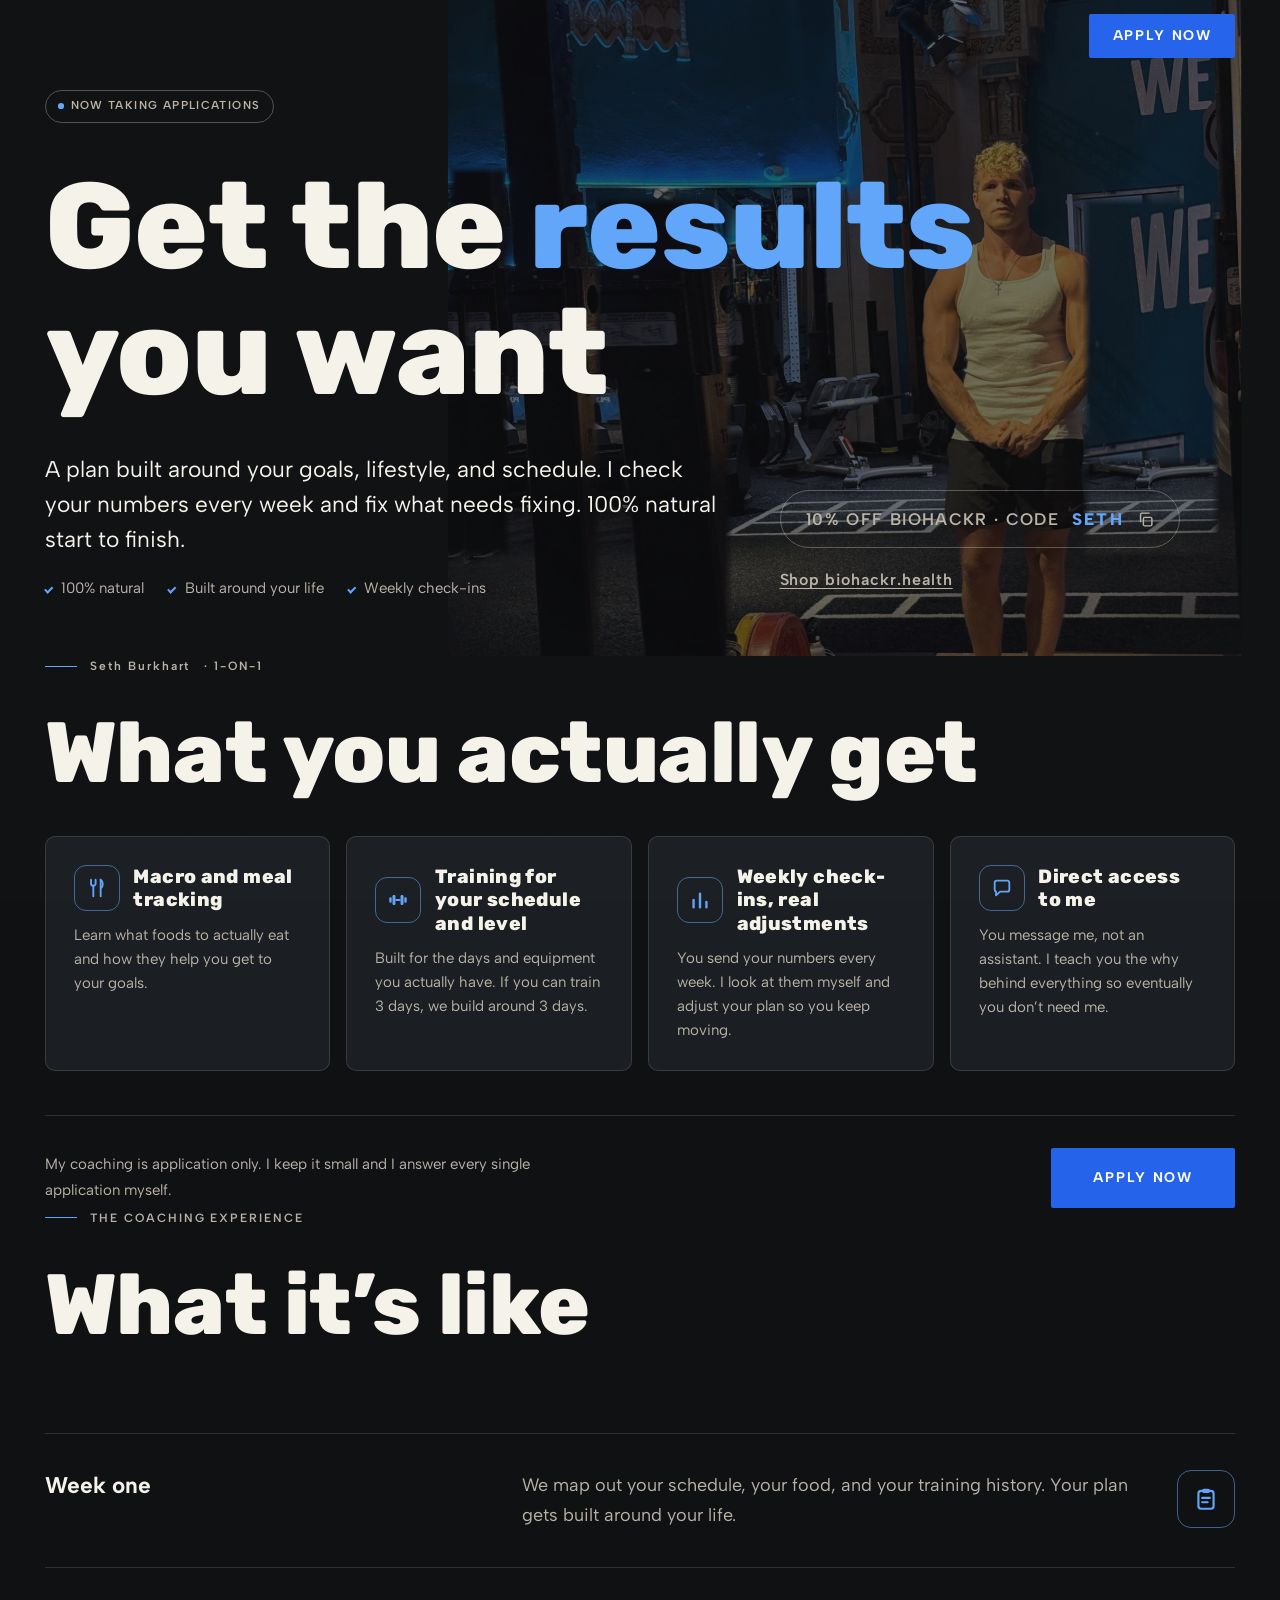
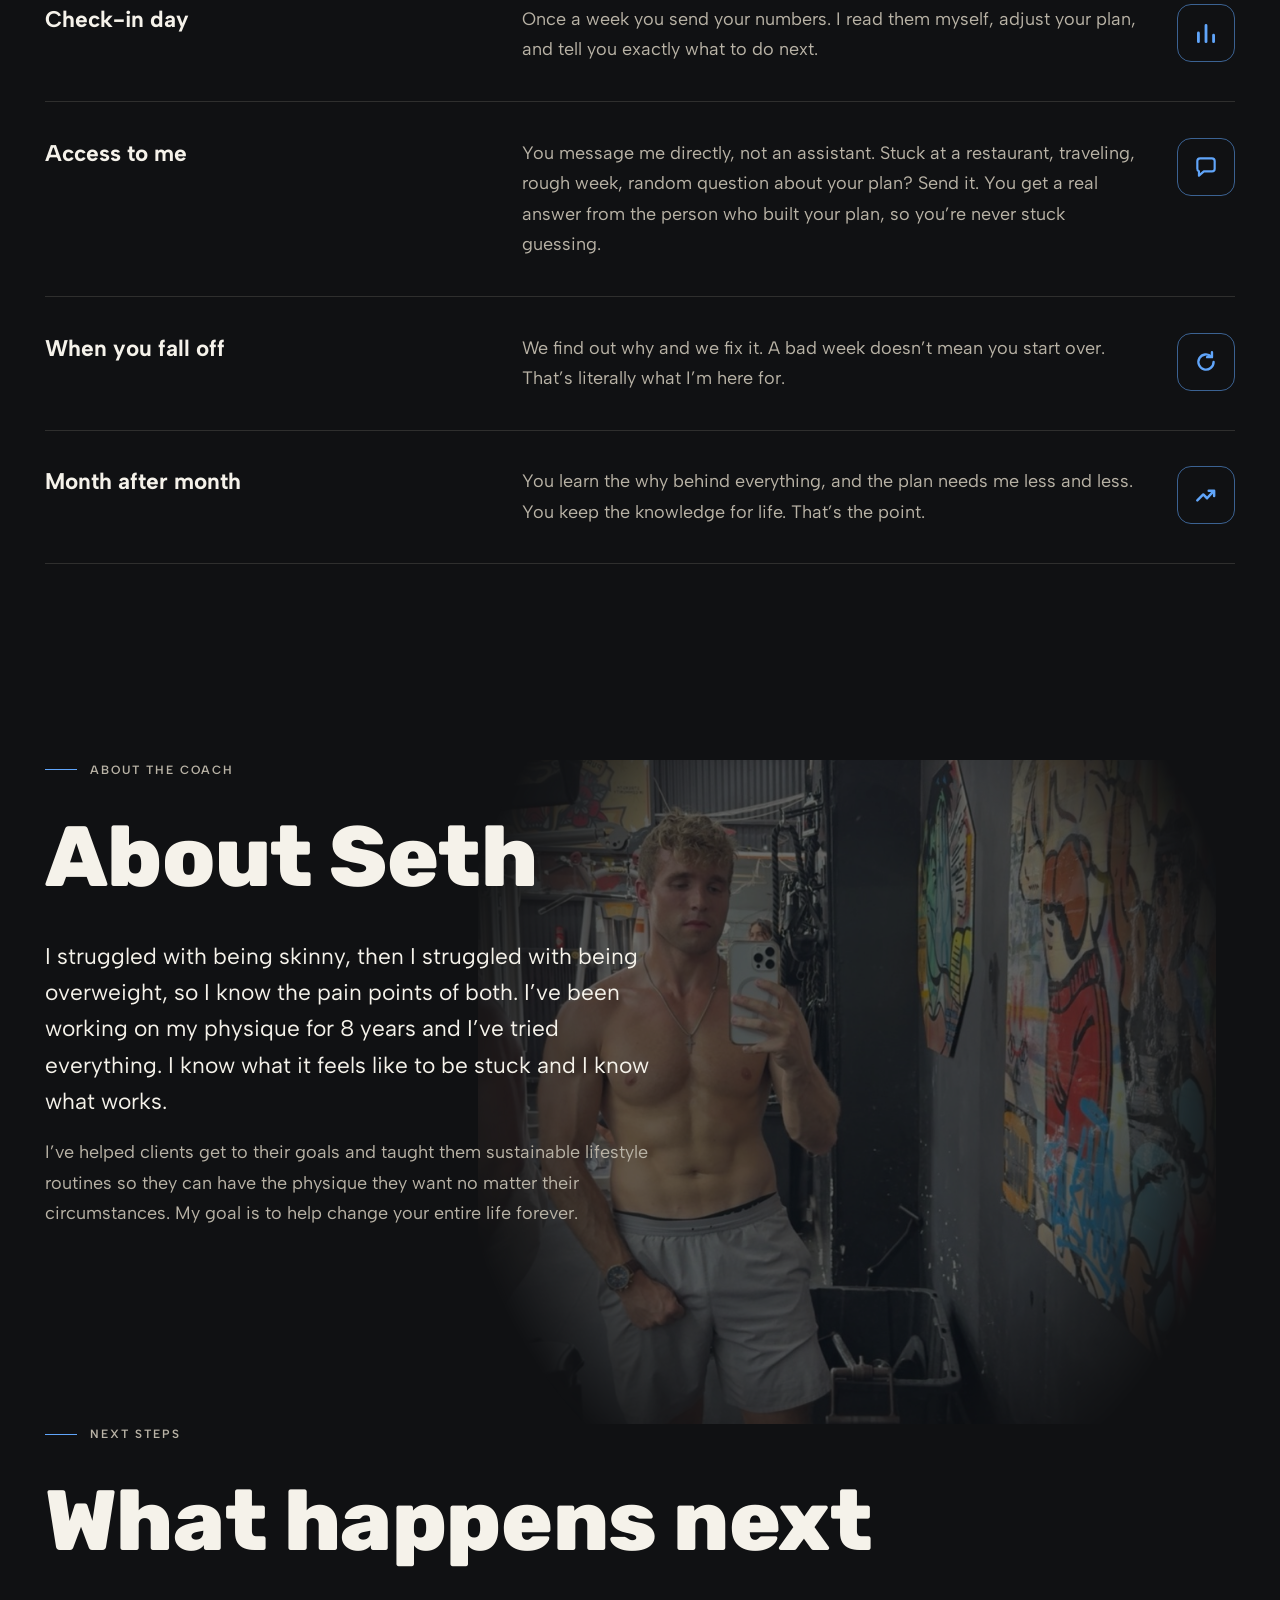
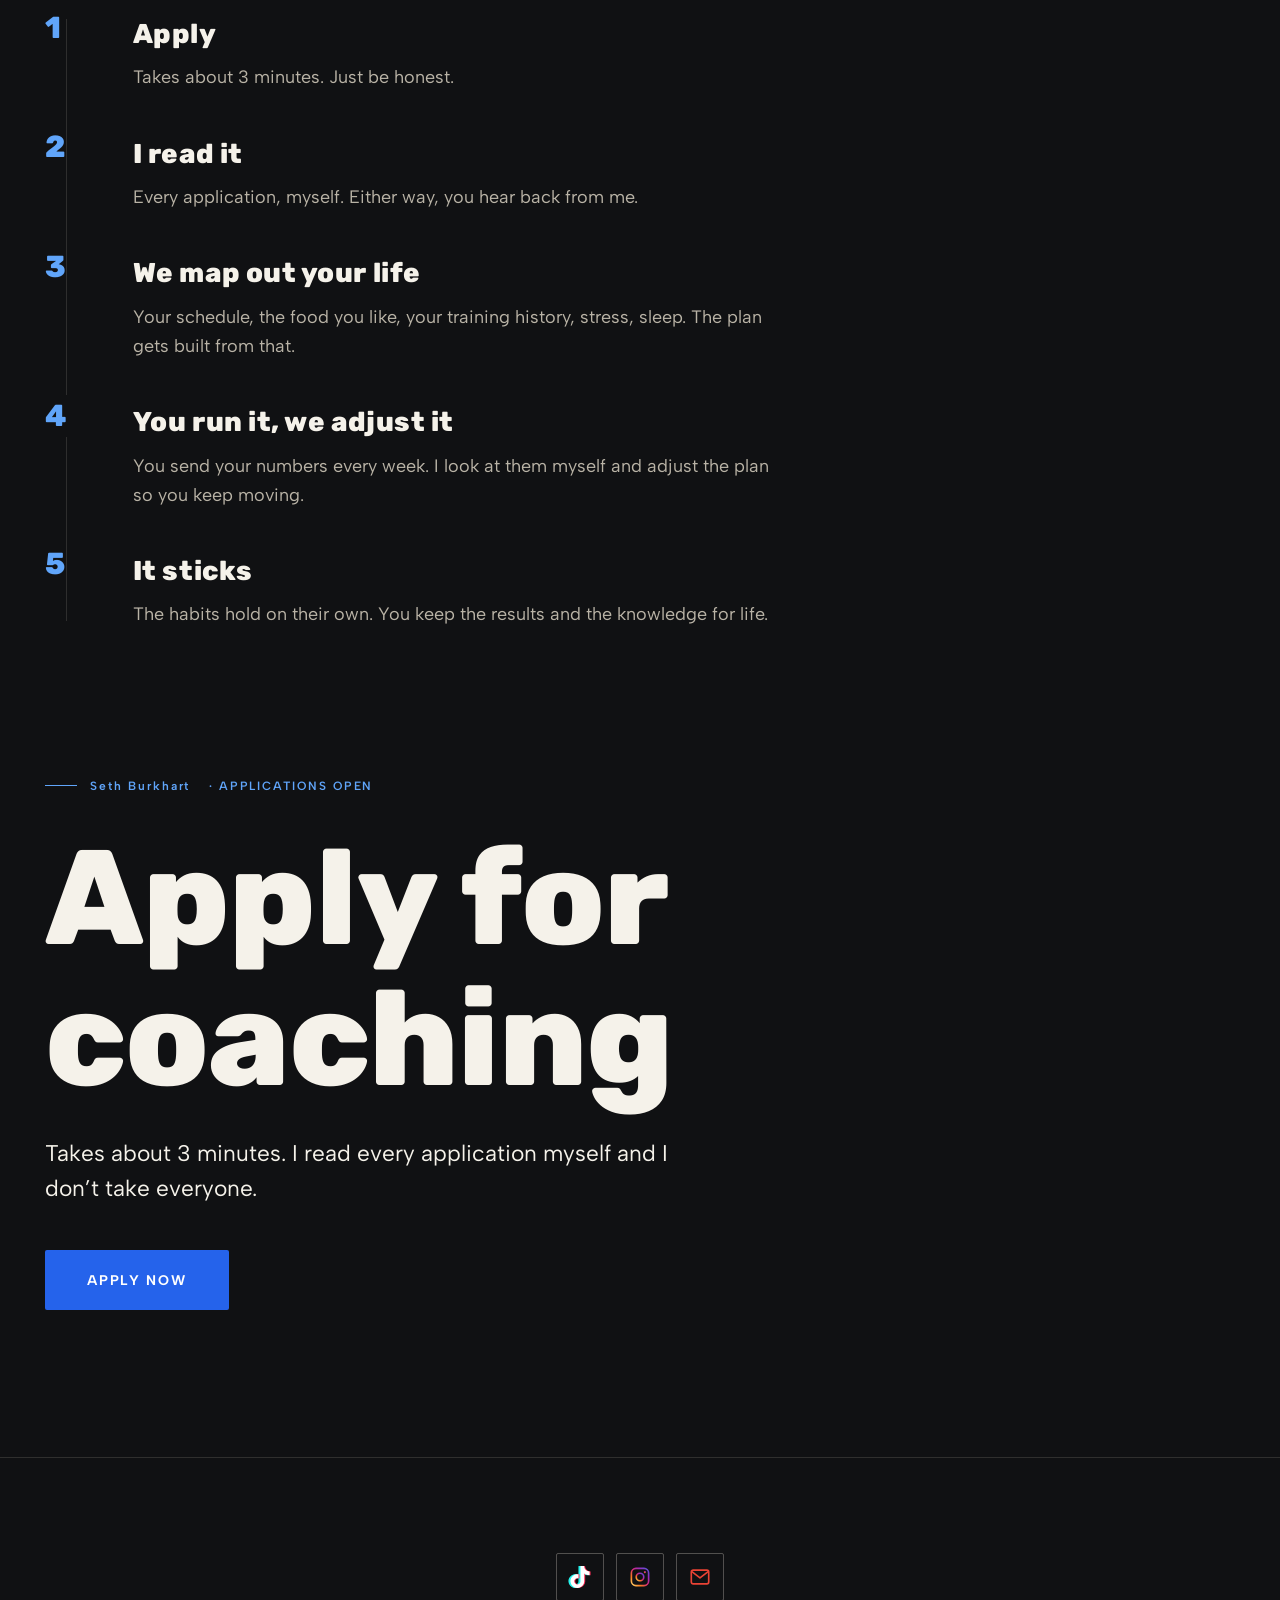
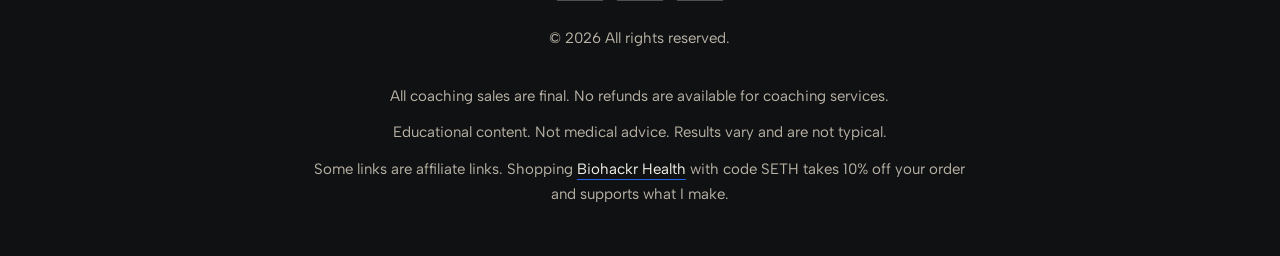
==== commit fbcf6741: "Gate welcome page behind Stripe session; swap CTA to Google Calendar booking Co-Authored-By: Claude " ====
--- a/welcome/index.html
+++ b/welcome/index.html
@@ -2,6 +2,19 @@
 <html lang="en">
 <head>
   <meta charset="UTF-8">
+  <script>
+    /* Soft gate: only reachable via the Stripe post-payment redirect, which
+       appends ?session_id=... . Direct visits bounce to the homepage. */
+    (function () {
+      var q = new URLSearchParams(location.search);
+      if (q.has('session_id')) {
+        sessionStorage.setItem('sb-client', '1');
+        history.replaceState(null, '', location.pathname);
+      } else if (!sessionStorage.getItem('sb-client')) {
+        location.replace('/');
+      }
+    })();
+  </script>
   <meta name="viewport" content="width=device-width, initial-scale=1.0">
   <title>You're In · Seth Burkhart</title>
   <meta name="description" content="Welcome to 1-on-1 coaching with Seth Burkhart. Here's exactly what happens next.">
@@ -125,12 +138,10 @@
             <span class="tl-num" aria-hidden="true">1</span>
             <div class="tl-body">
               <h3>Book your setup call — do this now</h3>
-              <p>Email me three times that work for you this week (include your timezone) and I'll lock one in. This is the only thing you need to do today.</p>
+              <p>Pick a time that works for you — it takes 30 seconds. This is the only thing you need to do today.</p>
               <div class="step-cta">
-                <a class="btn btn-primary" href="mailto:sethburkhartssb@gmail.com?subject=New%20client%20%E2%80%94%20setup%20call&body=Hey%20Seth%2C%20just%20signed%20up.%20Here%20are%20three%20times%20that%20work%20for%20my%20setup%20call%20(my%20timezone%3A%20___)%3A%0A%0A1.%0A2.%0A3.%0A%0AName%3A%20">
-                  <svg width="18" height="18" aria-hidden="true" style="margin-right:.55rem"><use href="#icon-mail"/></svg>Book my setup call
-                </a>
-                <p class="step-alt">Or DM me — <a href="https://www.tiktok.com/@sethburkhart" target="_blank" rel="noopener">@sethburkhart</a> on TikTok · <a href="https://instagram.com/sethsburkhart" target="_blank" rel="noopener">@sethsburkhart</a> on Instagram</p>
+                <a class="btn btn-primary" href="https://calendar.google.com/calendar/appointments/schedules/AcZssZ2NfxQU5aKrL24lzTbkv6WbwP9h7-hV-4HC9DQNGYvde_hYt5GwhpIGP5em1MQ3IF85ujKkNvfG" target="_blank" rel="noopener">Book my setup call</a>
+                <p class="step-alt">Can't find a time that works? Email me — <a href="mailto:sethburkhartssb@gmail.com?subject=New%20client%20%E2%80%94%20setup%20call">sethburkhartssb@gmail.com</a></p>
               </div>
             </div>
           </li>
@@ -138,7 +149,7 @@
             <span class="tl-num" aria-hidden="true">2</span>
             <div class="tl-body">
               <h3>The setup call</h3>
-              <p>We go over all of it: how you currently eat, your schedule, training history, sleep, stress, and what you actually want out of this. No judgment — I just need the real picture, because your plan gets built from it.</p>
+              <p>We meet on Google Meet — the link comes with your booking confirmation. We go over all of it: how you currently eat, your schedule, training history, sleep, stress, and what you actually want out of this. No judgment — I just need the real picture, because your plan gets built from it.</p>
             </div>
           </li>
           <li class="tl-item">
@@ -226,9 +237,9 @@
       <div class="container band-inner">
         <p class="kicker"><span class="kicker-bar" aria-hidden="true"></span>One thing to do today</p>
         <h2 class="band-title">Book your setup call</h2>
-        <p class="band-sub">Send me three times that work this week. Everything starts from that call.</p>
+        <p class="band-sub">Pick a time, get a Google Meet link, done. Everything starts from that call.</p>
         <div class="band-cta">
-          <a class="btn btn-primary btn-lg" href="mailto:sethburkhartssb@gmail.com?subject=New%20client%20%E2%80%94%20setup%20call&body=Hey%20Seth%2C%20just%20signed%20up.%20Here%20are%20three%20times%20that%20work%20for%20my%20setup%20call%20(my%20timezone%3A%20___)%3A%0A%0A1.%0A2.%0A3.%0A%0AName%3A%20">Email Seth now</a>
+          <a class="btn btn-primary btn-lg" href="https://calendar.google.com/calendar/appointments/schedules/AcZssZ2NfxQU5aKrL24lzTbkv6WbwP9h7-hV-4HC9DQNGYvde_hYt5GwhpIGP5em1MQ3IF85ujKkNvfG" target="_blank" rel="noopener">Pick my time now</a>
         </div>
       </div>
     </section>
